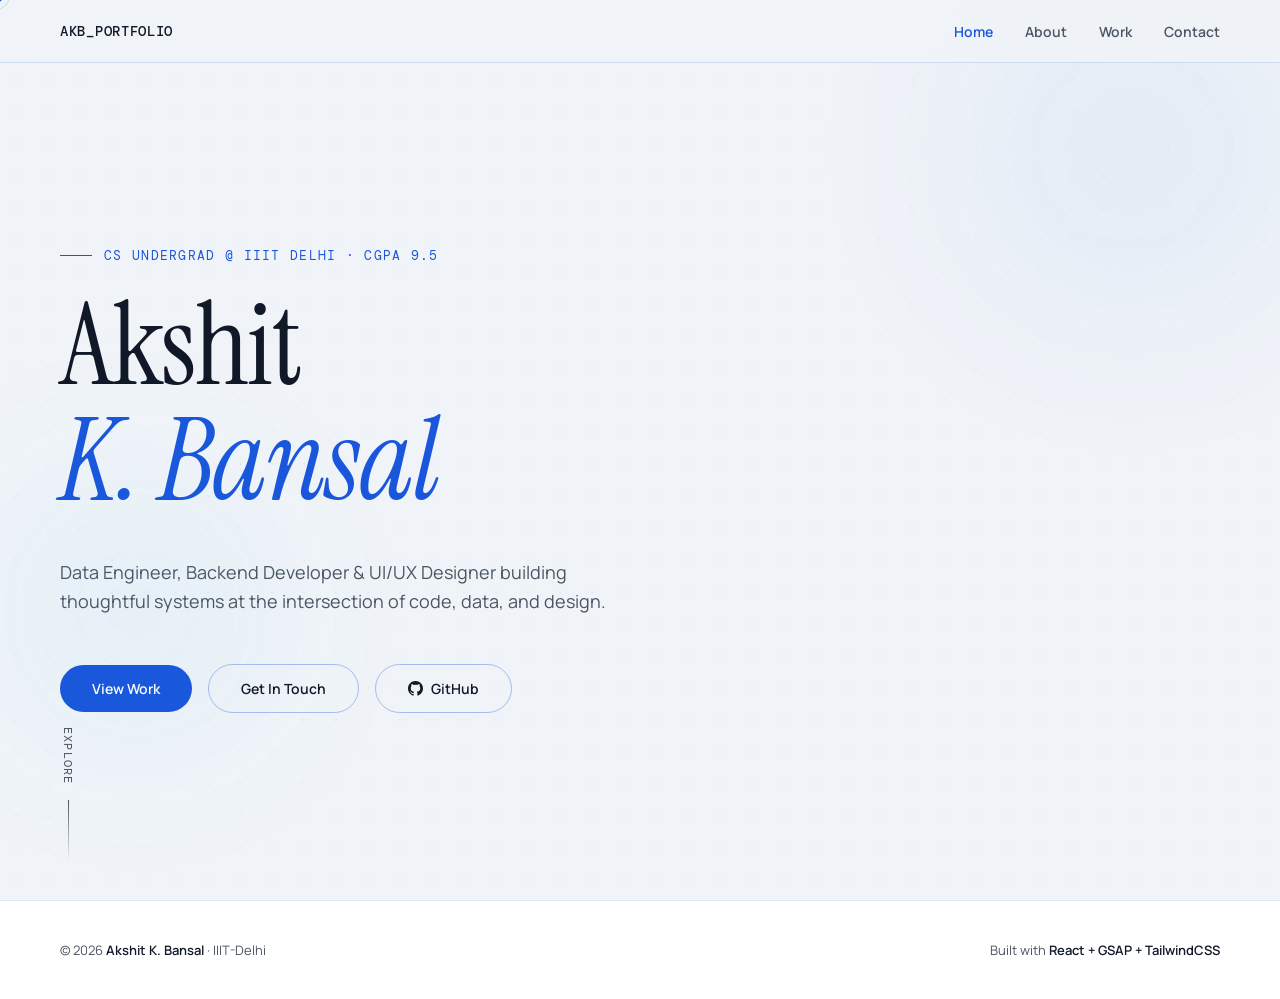
==== index.html @ 9efa9596 "Add files via upload" ====
<!DOCTYPE html>
<html lang="en">
<head>
<meta charset="UTF-8">
<meta name="viewport" content="width=device-width, initial-scale=1.0">
<title>Akshit K Bansal — Portfolio</title>
<link rel="preconnect" href="https://fonts.googleapis.com">
<link href="https://fonts.googleapis.com/css2?family=Instrument+Serif:ital@0;1&family=DM+Mono:wght@300;400;500&family=Manrope:wght@300;400;500;600;700;800&display=swap" rel="stylesheet">
<link rel="stylesheet" href="style.css">
</head>
<body>

<div class="cursor" id="cursor"></div>
<div class="cursor-follower" id="follower"></div>

<nav>
  <div class="nav-logo">AKB_PORTFOLIO</div>
  <ul class="nav-links">
    <li><a href="index.html" class="active">Home</a></li>
    <li><a href="about.html">About</a></li>
    <li><a href="work.html">Work</a></li>
    <li><a href="contact.html">Contact</a></li>
  </ul>
</nav>

<section class="hero" id="home">
  <div class="orb orb-1"></div>
  <div class="orb orb-2"></div>
  <div class="hero-eyebrow">CS Undergrad @ IIIT Delhi · CGPA 9.5</div>
  <h1 class="hero-name">
    Akshit<br><em>K. Bansal</em>
  </h1>
  <p class="hero-tagline">
    Data Engineer, Backend Developer & UI/UX Designer building thoughtful systems at the intersection of code, data, and design.
  </p>
  <div class="hero-cta">
    <a href="work.html" class="btn-primary">View Work</a>
    <a href="contact.html" class="btn-outline">Get In Touch</a>
    <a href="https://github.com/AkshitKBansal" target="_blank" class="btn-outline" style="display:flex;align-items:center;gap:8px;">
      <svg width="15" height="15" viewBox="0 0 24 24" fill="currentColor" xmlns="http://www.w3.org/2000/svg"><path d="M12 0C5.374 0 0 5.373 0 12c0 5.302 3.438 9.8 8.207 11.387.599.111.793-.261.793-.577v-2.234c-3.338.726-4.033-1.416-4.033-1.416-.546-1.387-1.333-1.756-1.333-1.756-1.089-.745.083-.729.083-.729 1.205.084 1.839 1.237 1.839 1.237 1.07 1.834 2.807 1.304 3.492.997.107-.775.418-1.305.762-1.604-2.665-.305-5.467-1.334-5.467-5.931 0-1.311.469-2.381 1.236-3.221-.124-.303-.535-1.524.117-3.176 0 0 1.008-.322 3.301 1.23A11.509 11.509 0 0 1 12 5.803c1.02.005 2.047.138 3.006.404 2.291-1.552 3.297-1.23 3.297-1.23.653 1.653.242 2.874.118 3.176.77.84 1.235 1.911 1.235 3.221 0 4.609-2.807 5.624-5.479 5.921.43.372.823 1.102.823 2.222v3.293c0 .319.192.694.801.576C20.566 21.797 24 17.3 24 12c0-6.627-5.373-12-12-12z"/></svg>
      GitHub
    </a>
  </div>
  <div class="hero-scroll">Explore</div>
</section>

<footer>
  <p>© 2026 <span>Akshit K. Bansal</span> · IIIT-Delhi</p>
  <p>Built with <span>React + GSAP + TailwindCSS</span></p>
</footer>

<script src="script.js"></script>
</body>
</html>
---- style.css ----
:root {
  /* Professional Blue Theme */
  --bg: #f0f4f8;           /* Cool, soft blue-gray background */
  --bg2: #ffffff;          /* Pure white for crisp, high-contrast cards */
  --bg3: #e1effe;          /* Soft blue for tags and highlights */
  --accent: #1a56db;       /* Professional primary blue */
  --accent2: #1e429f;      /* Deep navy for hovers and depth */
  --accent3: #dbeafe;      /* Pale blue for icon backgrounds */
  --text: #111827;         /* Very dark cool gray for high legibility */
  --muted: #4b5563;        /* Slate gray for secondary text */
  --border: rgba(26, 86, 219, 0.15);       /* Subtle blue-tinted border */
  --border-hover: rgba(26, 86, 219, 0.35); /* Stronger blue border on hover */
  --head-font: 'Instrument Serif', serif;
  --body-font: 'Manrope', sans-serif;
  --mono: 'DM Mono', monospace;
}

*, *::before, *::after { box-sizing: border-box; margin: 0; padding: 0; }
html { scroll-behavior: smooth; }
body {
  font-family: var(--body-font);
  background: var(--bg);
  color: var(--text);
  overflow-x: hidden;
  cursor: auto; 
}

/* SUBTLE DOT MATRIX OVERLAY - Blue Tinted */
body::after {
  content: '';
  position: fixed; inset: 0;
  background-image: radial-gradient(rgba(26, 86, 219, 0.08) 1px, transparent 1px);
  background-size: 32px 32px;
  pointer-events: none; z-index: 0;
}

/* CUSTOM CURSOR */
.cursor {
  position: fixed; top: 0; left: 0;
  width: 8px; height: 8px;
  background: var(--accent);
  border-radius: 50%;
  pointer-events: none; z-index: 9999;
  transition: transform 0.1s ease;
}
.cursor-follower {
  position: fixed; top: 0; left: 0;
  width: 28px; height: 28px;
  border: 1px solid rgba(26, 86, 219, 0.4);
  border-radius: 50%;
  pointer-events: none; z-index: 9998;
  transition: transform 0.15s ease, opacity 0.2s;
  opacity: 0.4;
}
a:hover ~ .cursor, button:hover ~ .cursor { transform: scale(1.5); }

/* NAV */
nav {
  position: fixed; top: 0; left: 0; right: 0; z-index: 100;
  padding: 20px 60px;
  display: flex; justify-content: space-between; align-items: center;
  background: rgba(240, 244, 248, 0.85); 
  backdrop-filter: blur(12px);
  border-bottom: 1px solid var(--border);
}
.nav-logo {
  font-family: var(--mono);
  font-weight: 500;
  font-size: 14px; color: var(--text); letter-spacing: 0.05em;
}
.nav-logo span { color: var(--accent); }
.nav-links { display: flex; gap: 32px; list-style: none; }
.nav-links a {
  font-size: 14px; font-weight: 600; color: var(--muted);
  text-decoration: none; transition: color 0.2s;
}
.nav-links a:hover, .nav-links a.active { color: var(--accent); }

/* HERO */
.hero {
  min-height: 100vh;
  display: flex; flex-direction: column; justify-content: center;
  padding: 140px 60px 80px;
  position: relative; z-index: 1;
}
.hero-eyebrow {
  font-family: var(--mono);
  font-size: 13px; color: var(--accent); letter-spacing: 0.1em;
  text-transform: uppercase; margin-bottom: 24px;
  display: flex; align-items: center; gap: 12px;
}
.hero-eyebrow::before {
  content: ''; display: block;
  width: 32px; height: 1px; background: var(--accent);
}
.hero-name {
  font-family: var(--head-font);
  font-size: clamp(56px, 9vw, 120px);
  font-weight: normal;
  line-height: 1;
  letter-spacing: -0.01em;
  color: var(--text);
  margin-bottom: 16px;
}
.hero-name em { font-style: italic; color: var(--accent); }
.hero-tagline {
  font-size: 18px; font-weight: 400; color: var(--muted);
  max-width: 600px; line-height: 1.6; margin: 24px 0 48px;
}
.hero-cta { display: flex; gap: 16px; align-items: center; flex-wrap: wrap; }
.btn-primary {
  padding: 14px 32px;
  background: var(--accent);
  color: #ffffff; text-decoration: none;
  font-size: 14px; font-weight: 600; 
  border-radius: 99px; 
  transition: all 0.3s cubic-bezier(0.16, 1, 0.3, 1);
}
.btn-primary:hover { background: var(--accent2); transform: translateY(-2px); box-shadow: 0 8px 24px rgba(26, 86, 219, 0.3); }
.btn-outline {
  padding: 14px 32px;
  border: 1px solid var(--border-hover);
  color: var(--text); text-decoration: none;
  font-size: 14px; font-weight: 600;
  border-radius: 99px;
  background: transparent;
  transition: all 0.3s cubic-bezier(0.16, 1, 0.3, 1);
}
.btn-outline:hover { border-color: var(--accent); color: var(--accent); background: var(--bg2); transform: translateY(-2px); box-shadow: 0 8px 24px rgba(26, 86, 219, 0.1); }
.hero-scroll {
  position: absolute; bottom: 40px; left: 60px;
  font-family: var(--mono); font-size: 12px; color: var(--muted);
  letter-spacing: 0.1em; text-transform: uppercase;
  writing-mode: vertical-rl;
  display: flex; align-items: center; gap: 16px;
}
.hero-scroll::after {
  content: ''; width: 1px; height: 60px;
  background: linear-gradient(var(--muted), transparent);
}

/* FLOATING ORBS - Blue Gradient Mix */
.orb { position: absolute; border-radius: 50%; filter: blur(100px); pointer-events: none; opacity: 0.7; }
.orb-1 {
  width: 500px; height: 500px;
  background: radial-gradient(circle, rgba(26, 86, 219, 0.12), transparent 70%);
  top: -100px; right: -100px;
  animation: float1 15s ease-in-out infinite;
}
.orb-2 {
  width: 400px; height: 400px;
  background: radial-gradient(circle, rgba(14, 165, 233, 0.12), transparent 70%);
  bottom: 10%; left: -5%;
  animation: float2 18s ease-in-out infinite;
}
@keyframes float1 { 0%, 100% { transform: translate(0, 0); } 50% { transform: translate(-30px, 20px); } }
@keyframes float2 { 0%, 100% { transform: translate(0, 0); } 50% { transform: translate(20px, -30px); } }

/* SECTIONS COMMON */
section { padding: 100px 60px; position: relative; z-index: 1; }
.section-label {
  font-family: var(--mono); font-size: 12px; color: var(--accent); letter-spacing: 0.15em;
  text-transform: uppercase; margin-bottom: 20px; display: flex; align-items: center; gap: 12px;
}
.section-label::before { content: ''; width: 24px; height: 1px; background: var(--accent); }
.section-title { font-family: var(--head-font); font-size: clamp(36px, 4vw, 52px); font-weight: normal; line-height: 1.1; margin-bottom: 60px; }

/* ABOUT */
.about-grid { display: grid; grid-template-columns: 1fr 1fr; gap: 80px; align-items: center; }
.about-text p { font-size: 16px; font-weight: 400; color: var(--muted); line-height: 1.8; margin-bottom: 20px; }
.about-text p strong { color: var(--text); font-weight: 700; }
.stats-grid { display: grid; grid-template-columns: 1fr 1fr; gap: 20px; }
.stat-card {
  background: var(--bg2); border: 1px solid var(--border);
  border-radius: 16px; padding: 32px 24px; position: relative; overflow: hidden;
  transition: all 0.3s ease;
}
.stat-card:hover { border-color: var(--border-hover); box-shadow: 0 12px 40px rgba(26, 86, 219, 0.08); transform: translateY(-2px); }
.stat-card::before {
  content: ''; position: absolute; top: 0; left: 0; right: 0; height: 3px;
  background: var(--accent); opacity: 0; transition: opacity 0.3s;
}
.stat-card:hover::before { opacity: 1; }
.stat-num { font-family: var(--head-font); font-size: 40px; font-weight: normal; color: var(--text); line-height: 1; margin-bottom: 8px; }
.stat-label { font-size: 13px; font-weight: 600; color: var(--muted); text-transform: uppercase; letter-spacing: 0.05em; }

/* SKILLS */
.skills-inner { display: grid; grid-template-columns: repeat(3, 1fr); gap: 24px; }
.skill-group {
  padding: 40px 32px; background: var(--bg2);
  border: 1px solid var(--border); border-radius: 20px; 
  transition: all 0.4s cubic-bezier(0.16, 1, 0.3, 1);
}
.skill-group:hover { 
  border-color: var(--border-hover); 
  transform: translateY(-4px); box-shadow: 0 16px 40px rgba(26, 86, 219, 0.08); 
}
.skill-group-label {
  font-family: var(--head-font); font-size: 24px; font-weight: normal;
  color: var(--text); margin-bottom: 20px;
}
.skill-tags { display: flex; flex-wrap: wrap; gap: 8px; }
.skill-tag {
  font-size: 13px; font-weight: 600; padding: 6px 14px;
  background: transparent; color: var(--accent); border: 1px solid var(--border-hover);
  border-radius: 99px; transition: all 0.2s;
}
.skill-group:hover .skill-tag { background: var(--bg3); border-color: transparent; color: var(--accent2); }
.skill-tag:hover { background: var(--accent) !important; color: #fff !important; }

/* EXPERIENCE */
.exp-timeline { position: relative; margin-left: 10px; }
.exp-timeline::before { content: ''; position: absolute; left: 0; top: 0; bottom: 0; width: 2px; background: var(--border); }
.exp-item { padding-left: 48px; padding-bottom: 56px; position: relative; }
.exp-item::before {
  content: ''; position: absolute; left: -6px; top: 8px; width: 14px; height: 14px;
  border-radius: 50%; background: var(--bg); border: 3px solid var(--accent);
  transition: background 0.3s;
}
.exp-item:hover::before { background: var(--accent); }
.exp-date { font-family: var(--mono); font-size: 13px; color: var(--accent); margin-bottom: 8px; }
.exp-role { font-family: var(--head-font); font-size: 28px; font-weight: normal; margin-bottom: 6px; }
.exp-role em { font-style: italic; color: var(--muted); }
.exp-org { font-size: 15px; font-weight: 600; color: var(--text); margin-bottom: 20px; }
.exp-bullets { list-style: none; }
.exp-bullets li {
  font-size: 15px; font-weight: 400; color: var(--muted);
  line-height: 1.7; margin-bottom: 12px; padding-left: 20px; position: relative;
}
.exp-bullets li::before { content: '—'; position: absolute; left: 0; color: var(--accent); font-weight: bold; }

/* PROJECTS */
.projects-grid { display: grid; grid-template-columns: repeat(2, 1fr); gap: 24px; }
.project-card {
  background: var(--bg2); border: 1px solid var(--border);
  padding: 48px 40px; border-radius: 20px; 
  transition: all 0.4s cubic-bezier(0.16, 1, 0.3, 1);
}
.project-card:hover { 
  border-color: var(--border-hover); 
  box-shadow: 0 16px 40px rgba(26, 86, 219, 0.08); transform: translateY(-4px); 
}
.project-num { font-family: var(--mono); font-size: 12px; color: var(--muted); margin-bottom: 24px; font-weight: 500; }
.project-title { font-family: var(--head-font); font-size: 28px; font-weight: normal; margin-bottom: 16px; display: flex; justify-content: space-between; align-items: center; }
.project-arrow { color: var(--accent); transition: all 0.3s; font-size: 20px; opacity: 0.5; }
.project-card:hover .project-arrow { opacity: 1; transform: translate(4px,-4px); }
.project-desc { font-size: 15px; font-weight: 400; color: var(--muted); line-height: 1.7; margin-bottom: 32px; }
.project-tags { display: flex; flex-wrap: wrap; gap: 8px; }
.project-tag { 
  font-family: var(--mono); font-size: 12px; font-weight: 600; color: var(--accent); 
  padding: 4px 12px; border: 1px solid var(--border-hover); border-radius: 99px; transition: all 0.2s;
}
.project-card:hover .project-tag { background: var(--bg3); border-color: transparent; color: var(--accent2); }

/* POSITIONS & ACHIEVEMENTS */
.positions-grid { display: grid; grid-template-columns: repeat(3, 1fr); gap: 24px; }
.pos-card { background: var(--bg2); border: 1px solid var(--border); padding: 40px 32px; border-radius: 20px; transition: all 0.3s; }
.pos-card:hover { border-color: var(--border-hover); box-shadow: 0 12px 40px rgba(26, 86, 219, 0.08); transform: translateY(-2px); }
.pos-card-role { font-family: var(--head-font); font-size: 24px; font-weight: normal; margin-bottom: 8px; }
.pos-card-org { font-size: 13px; font-weight: 600; color: var(--accent); margin-bottom: 20px; }
.pos-card-desc { font-size: 14px; color: var(--muted); line-height: 1.7; }

.achievements-list { list-style: none; }
.ach-item { display: flex; align-items: flex-start; gap: 24px; padding: 32px 0; border-bottom: 1px solid var(--border); transition: all 0.3s; }
.ach-item:hover { padding-left: 12px; border-bottom-color: var(--border-hover); background: var(--bg2); border-radius: 8px; padding: 32px 20px; box-shadow: 0 8px 24px rgba(26, 86, 219, 0.04); }
.ach-icon { width: 48px; height: 48px; flex-shrink: 0; border-radius: 12px; background: var(--bg3); color: var(--accent); display: flex; align-items: center; justify-content: center; font-size: 18px; border: 1px solid var(--border); }
.ach-text { font-size: 16px; font-weight: 400; color: var(--muted); line-height: 1.7; align-self: center; }
.ach-text strong { color: var(--text); font-weight: 700; }

/* CONTACT */
.contact-section { min-height: 70vh; display: flex; align-items: center; }
.contact-intro { font-family: var(--head-font); font-size: clamp(36px, 4vw, 56px); font-weight: normal; line-height: 1.2; margin-bottom: 20px; }
.contact-sub { font-size: 18px; font-weight: 400; color: var(--muted); line-height: 1.6; margin-bottom: 48px; max-width: 500px; }
.contact-links { display: flex; gap: 16px; flex-wrap: wrap; margin-bottom: 56px; }
.contact-link {
  display: flex; align-items: center; gap: 10px; padding: 14px 28px;
  background: var(--bg2); border: 1px solid var(--border-hover);
  border-radius: 99px; color: var(--text); text-decoration: none; font-size: 14px; font-weight: 600;
  transition: all 0.3s cubic-bezier(0.16, 1, 0.3, 1);
}
.contact-link:hover { background: var(--accent); border-color: var(--accent); color: #ffffff; transform: translateY(-2px); box-shadow: 0 8px 24px rgba(26, 86, 219, 0.25); }
.contact-link svg { width: 18px; height: 18px; fill: currentColor; }

.cv-card {
  background: var(--bg2); border: 1px solid var(--border); border-radius: 20px; padding: 40px;
  display: flex; align-items: center; justify-content: space-between; max-width: 640px; margin-top: 40px;
  transition: all 0.3s;
}
.cv-card:hover { border-color: var(--border-hover); box-shadow: 0 12px 40px rgba(26, 86, 219, 0.08); }
.cv-card-text { font-size: 15px; color: var(--muted); }
.cv-card-text strong { display: block; font-family: var(--head-font); font-size: 24px; font-weight: normal; color: var(--text); margin-bottom: 8px; }
.cv-btn {
  display: flex; align-items: center; gap: 8px; padding: 12px 24px;
  background: var(--text); color: #ffffff; text-decoration: none; font-size: 14px; font-weight: 600;
  border-radius: 99px; transition: all 0.3s; white-space: nowrap;
}
.cv-btn:hover { background: var(--accent); box-shadow: 0 8px 24px rgba(26, 86, 219, 0.3); }

/* FOOTER */
footer { padding: 40px 60px; border-top: 1px solid var(--border); display: flex; justify-content: space-between; align-items: center; position: relative; z-index: 1; background: var(--bg2); }
footer p { font-size: 13px; color: var(--muted); }
footer p span { color: var(--text); font-weight: 600; }

/* ANIMATIONS */
.fade-in { opacity: 0; transform: translateY(20px); transition: opacity 0.6s cubic-bezier(0.16, 1, 0.3, 1), transform 0.6s cubic-bezier(0.16, 1, 0.3, 1); }
.fade-in.visible { opacity: 1; transform: none; }
.page-pad { padding-top: 100px; }

/* RESPONSIVE */
@media (max-width: 900px) {
  nav { padding: 16px 24px; }
  .nav-links { display: none; }
  section { padding: 80px 24px; }
  .hero { padding: 120px 24px 80px; }
  .hero-scroll { display: none; }
  .about-grid { grid-template-columns: 1fr; gap: 40px; }
  .skills-inner { grid-template-columns: 1fr; }
  .projects-grid { grid-template-columns: 1fr; }
  .positions-grid { grid-template-columns: 1fr; }
  .cv-card { flex-direction: column; align-items: flex-start; gap: 24px; }
  footer { flex-direction: column; gap: 12px; text-align: center; }
}
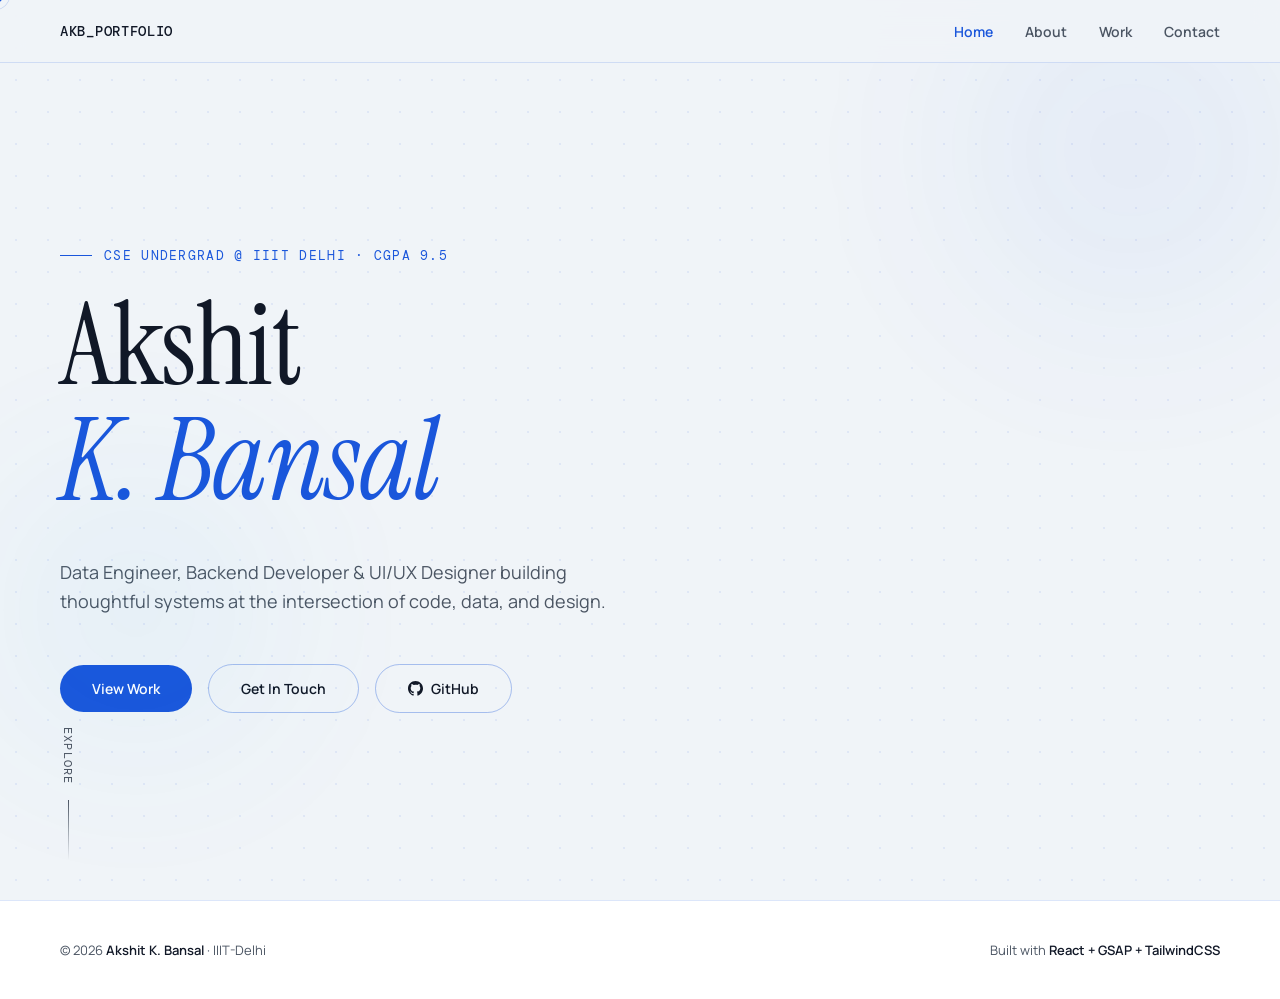
==== commit 1eedec0f: "Update index.html" ====
--- a/index.html
+++ b/index.html
@@ -26,7 +26,7 @@
 <section class="hero" id="home">
   <div class="orb orb-1"></div>
   <div class="orb orb-2"></div>
-  <div class="hero-eyebrow">CS Undergrad @ IIIT Delhi · CGPA 9.5</div>
+  <div class="hero-eyebrow">CSE Undergrad @ IIIT Delhi · CGPA 9.5</div>
   <h1 class="hero-name">
     Akshit<br><em>K. Bansal</em>
   </h1>
@@ -51,4 +51,4 @@
 
 <script src="script.js"></script>
 </body>
-</html>+</html>
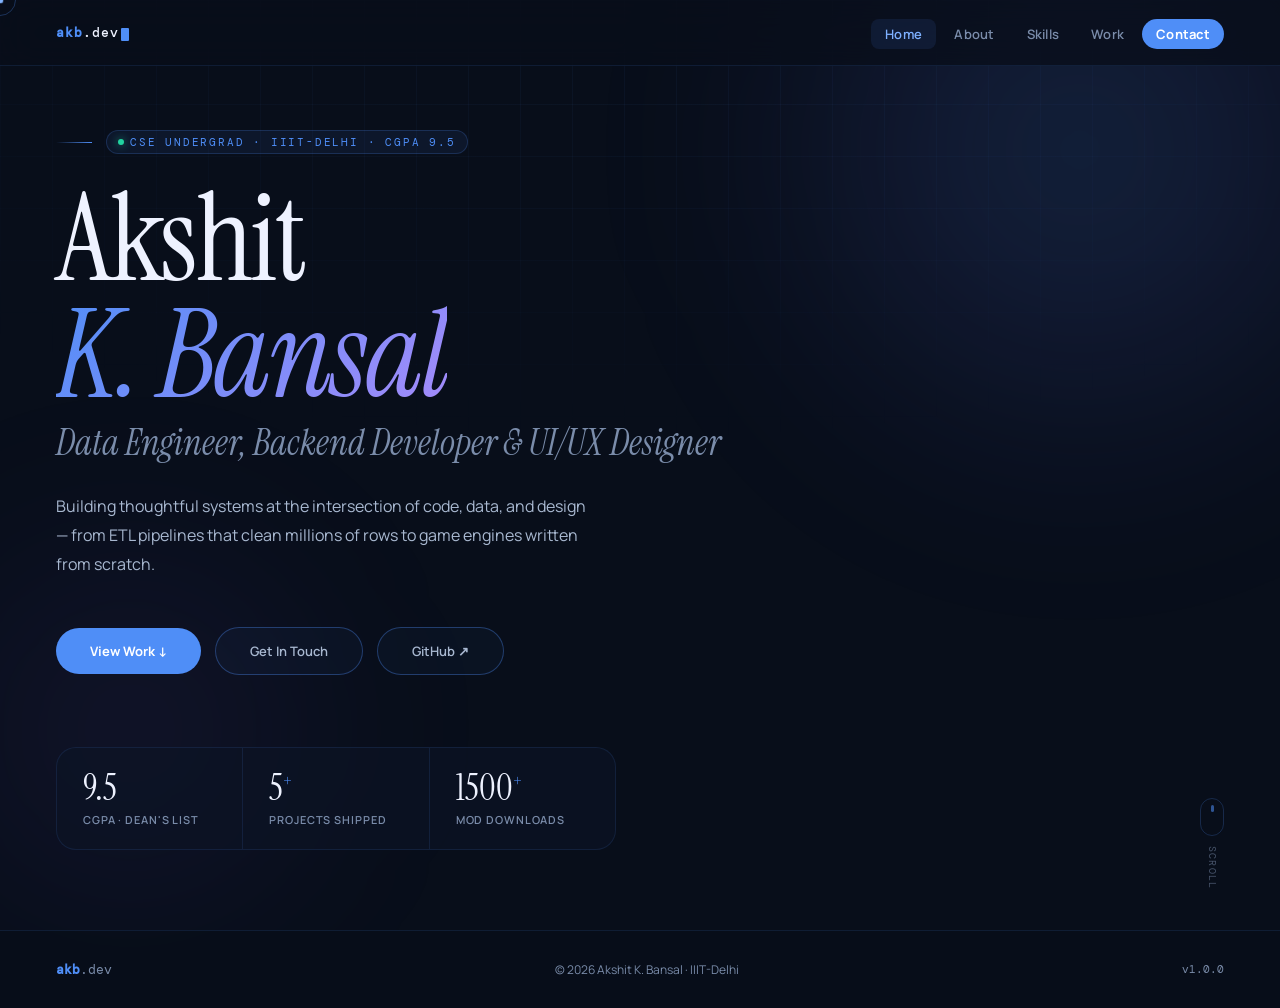
==== commit 54a7b169: "Create index.html" ====
--- a/index.html
+++ b/index.html
@@ -3,52 +3,643 @@
 <head>
 <meta charset="UTF-8">
 <meta name="viewport" content="width=device-width, initial-scale=1.0">
-<title>Akshit K Bansal — Portfolio</title>
-<link rel="preconnect" href="https://fonts.googleapis.com">
-<link href="https://fonts.googleapis.com/css2?family=Instrument+Serif:ital@0;1&family=DM+Mono:wght@300;400;500&family=Manrope:wght@300;400;500;600;700;800&display=swap" rel="stylesheet">
-<link rel="stylesheet" href="style.css">
+<title>Akshit K. Bansal — Portfolio</title>
+<link href="https://fonts.googleapis.com/css2?family=Instrument+Serif:ital@0;1&family=Manrope:wght@400;500;600;700&family=DM+Mono:wght@400;500&display=swap" rel="stylesheet">
+<style>
+:root{
+  --bg:#080e1a;--bg2:#0d1526;--bg3:#111e3a;--bg4:#162040;
+  --accent:#4f8ef7;--accent2:#7eb0ff;
+  --text:#eef2ff;--muted:#7a8caa;--muted2:#a8b8d0;
+  --border:rgba(79,142,247,0.12);--border-hover:rgba(79,142,247,0.35);
+  --head:'Instrument Serif',serif;--body:'Manrope',sans-serif;--mono:'DM Mono',monospace;
+  --ease:cubic-bezier(0.16,1,0.3,1);
+}
+*,*::before,*::after{box-sizing:border-box;margin:0;padding:0}
+html{scroll-behavior:smooth}
+body{font-family:var(--body);background:var(--bg);color:var(--text);overflow-x:hidden;min-height:100vh}
+
+/* ── BG ── */
+.bg-grid{position:fixed;inset:0;z-index:0;pointer-events:none;
+  background-image:linear-gradient(rgba(79,142,247,.05) 1px,transparent 1px),
+  linear-gradient(90deg,rgba(79,142,247,.05) 1px,transparent 1px);
+  background-size:52px 52px;
+  mask-image:radial-gradient(ellipse 80% 50% at 50% 0%,black 20%,transparent 100%)}
+.orb{position:fixed;border-radius:50%;filter:blur(90px);pointer-events:none;z-index:0}
+.orb1{width:700px;height:700px;background:radial-gradient(circle,rgba(79,142,247,.18) 0%,rgba(99,102,241,.07) 50%,transparent 75%);top:-200px;right:-150px;animation:od1 22s ease-in-out infinite}
+.orb2{width:500px;height:500px;background:radial-gradient(circle,rgba(139,92,246,.1) 0%,transparent 70%);bottom:-80px;left:-120px;animation:od2 26s ease-in-out infinite}
+@keyframes od1{0%,100%{transform:translate(0,0)}40%{transform:translate(-50px,35px)}70%{transform:translate(25px,-40px)}}
+@keyframes od2{0%,100%{transform:translate(0,0)}50%{transform:translate(40px,-50px)}}
+
+/* ── CURSOR ── */
+.cur{position:fixed;top:0;left:0;width:7px;height:7px;background:var(--accent2);border-radius:50%;pointer-events:none;z-index:9999;transform:translate(-50%,-50%);mix-blend-mode:screen}
+.cur-ring{position:fixed;top:0;left:0;width:32px;height:32px;border:1px solid rgba(79,142,247,.45);border-radius:50%;pointer-events:none;z-index:9998;transform:translate(-50%,-50%);transition:width .3s var(--ease),height .3s var(--ease);opacity:.65}
+.cur-ring.h{width:48px;height:48px;border-color:rgba(79,142,247,.7);opacity:1}
+
+/* ── NAV ── */
+nav{position:fixed;top:0;left:0;right:0;z-index:100;height:66px;padding:0 56px;display:flex;justify-content:space-between;align-items:center;background:rgba(8,14,26,.75);backdrop-filter:blur(20px);border-bottom:1px solid var(--border);transition:transform .4s var(--ease),background .4s}
+nav.up{transform:translateY(-100%)}
+nav.scrolled{background:rgba(8,14,26,.94)}
+.nav-logo{font-family:var(--mono);font-size:13px;font-weight:500;color:var(--text);letter-spacing:.08em;cursor:pointer;user-select:none}
+.nav-logo b{color:var(--accent)}
+.blink{display:inline-block;width:8px;height:13px;background:var(--accent);margin-left:2px;vertical-align:text-bottom;border-radius:1px;animation:bl 1.1s step-end infinite}
+@keyframes bl{0%,100%{opacity:1}50%{opacity:0}}
+.nav-links{display:flex;gap:4px;list-style:none}
+.nav-links li a{font-size:13px;font-weight:600;color:var(--muted);text-decoration:none;padding:6px 14px;border-radius:8px;transition:all .2s;letter-spacing:.02em;cursor:pointer}
+.nav-links li a:hover,.nav-links li a.active{color:var(--text);background:rgba(79,142,247,.1)}
+.nav-links li a.active{color:var(--accent2)}
+.nav-cta{background:var(--accent)!important;color:#fff!important;border-radius:99px!important;font-weight:700!important}
+.nav-cta:hover{background:var(--accent2)!important;transform:translateY(-1px);box-shadow:0 4px 16px rgba(79,142,247,.35)!important}
+
+/* ── PAGE SYSTEM ── */
+.page{display:none;min-height:100vh;position:relative;z-index:1;animation:pageIn .5s var(--ease) forwards}
+.page.active{display:block}
+@keyframes pageIn{from{opacity:0;transform:translateY(18px)}to{opacity:1;transform:none}}
+
+/* ── SECTION CONTAINERS ── */
+.wrap{padding:110px 56px 80px;max-width:1160px;margin:0 auto}
+.wrap-center{padding:110px 56px 80px;max-width:1160px;margin:0 auto;display:flex;flex-direction:column;justify-content:center}
+
+/* ── LABELS & TITLES ── */
+.sec-lbl{font-family:var(--mono);font-size:11px;color:var(--accent);letter-spacing:.18em;text-transform:uppercase;margin-bottom:14px;display:flex;align-items:center;gap:14px}
+.sec-lbl::before{content:'';width:28px;height:1px;background:linear-gradient(90deg,transparent,var(--accent))}
+.sec-title{font-family:var(--head);font-size:clamp(38px,4.5vw,58px);font-weight:normal;line-height:1.05;margin-bottom:64px;letter-spacing:-.01em}
+.sec-title em{font-style:italic;color:var(--muted)}
+
+/* ── BUTTONS ── */
+.btn-p{display:inline-block;padding:14px 34px;background:var(--accent);color:#fff;text-decoration:none;font-size:13px;font-weight:700;border-radius:99px;transition:all .3s var(--ease);cursor:pointer;border:none;font-family:var(--body)}
+.btn-p:hover{background:var(--accent2);transform:translateY(-2px);box-shadow:0 8px 28px rgba(79,142,247,.35)}
+.btn-o{display:inline-block;padding:14px 34px;border:1px solid var(--border-hover);color:var(--muted2);text-decoration:none;font-size:13px;font-weight:600;border-radius:99px;background:rgba(79,142,247,.04);transition:all .3s var(--ease);cursor:pointer}
+.btn-o:hover{border-color:var(--accent);color:var(--accent2);background:rgba(79,142,247,.1);transform:translateY(-2px)}
+
+/* divider */
+.div{width:100%;height:1px;background:linear-gradient(90deg,transparent 0%,rgba(79,142,247,.25) 20%,rgba(79,142,247,.25) 80%,transparent 100%);margin:0}
+
+/* ════════════════════════════
+   HOME PAGE
+════════════════════════════ */
+.hero{min-height:100vh;display:flex;flex-direction:column;justify-content:center;padding:130px 56px 80px;position:relative;z-index:1}
+.eyebrow{font-family:var(--mono);font-size:12px;color:var(--accent);letter-spacing:.15em;text-transform:uppercase;margin-bottom:28px;display:flex;align-items:center;gap:14px}
+.eyebrow::before{content:'';width:36px;height:1px;background:linear-gradient(90deg,transparent,var(--accent))}
+.sdot{display:inline-flex;align-items:center;gap:6px;padding:4px 11px;background:rgba(79,142,247,.08);border:1px solid rgba(79,142,247,.2);border-radius:99px;font-size:11px}
+.sdot::before{content:'';width:6px;height:6px;border-radius:50%;background:#22d3a0;box-shadow:0 0 8px rgba(34,211,160,.7);animation:pg 2s ease-in-out infinite}
+@keyframes pg{0%,100%{opacity:1;transform:scale(1)}50%{opacity:.6;transform:scale(.85)}}
+.hero-name{font-family:var(--head);font-size:clamp(60px,9.5vw,122px);font-weight:normal;line-height:.95;letter-spacing:-.02em;color:var(--text);margin-bottom:10px}
+.hero-name em{font-style:italic;background:linear-gradient(135deg,var(--accent) 0%,#a78bfa 50%,var(--accent2) 100%);background-size:200% 200%;-webkit-background-clip:text;-webkit-text-fill-color:transparent;background-clip:text;animation:gs 6s ease-in-out infinite}
+@keyframes gs{0%,100%{background-position:0% 50%}50%{background-position:100% 50%}}
+.hero-role{font-family:var(--head);font-size:clamp(22px,2.8vw,40px);font-weight:normal;font-style:italic;color:var(--muted);line-height:1.15;margin-bottom:28px}
+.hero-tag{font-size:16px;font-weight:400;color:var(--muted2);max-width:540px;line-height:1.8;margin-bottom:48px}
+.hero-cta{display:flex;gap:14px;align-items:center;flex-wrap:wrap}
+.metrics{display:flex;margin-top:72px;border:1px solid var(--border);border-radius:20px;background:rgba(13,21,38,.65);backdrop-filter:blur(12px);overflow:hidden;max-width:560px}
+.metric{flex:1;padding:22px 26px;border-right:1px solid var(--border);transition:background .3s}
+.metric:last-child{border-right:none}
+.metric:hover{background:rgba(79,142,247,.05)}
+.m-num{font-family:var(--head);font-size:36px;font-weight:normal;color:var(--text);line-height:1;margin-bottom:6px}
+.m-num sup{font-size:17px;color:var(--accent)}
+.m-lbl{font-size:11px;font-weight:600;color:var(--muted);text-transform:uppercase;letter-spacing:.08em}
+.scroll-ind{position:absolute;bottom:40px;right:56px;display:flex;flex-direction:column;align-items:center;gap:10px;opacity:.55}
+.sw{width:24px;height:38px;border:1.5px solid rgba(79,142,247,.4);border-radius:99px;display:flex;justify-content:center;padding-top:6px}
+.sw::after{content:'';width:3px;height:7px;background:var(--accent);border-radius:99px;animation:sb 1.8s ease-in-out infinite}
+@keyframes sb{0%,100%{transform:translateY(0);opacity:1}50%{transform:translateY(8px);opacity:.4}}
+.sw-lbl{font-family:var(--mono);font-size:10px;color:var(--muted);letter-spacing:.12em;text-transform:uppercase;writing-mode:vertical-rl}
+
+/* ════════════════════════════
+   ABOUT PAGE
+════════════════════════════ */
+.about-grid{display:grid;grid-template-columns:1.1fr .9fr;gap:90px;align-items:start}
+.about-text p{font-size:15px;color:var(--muted2);line-height:1.85;margin-bottom:20px}
+.about-text p strong{color:var(--text);font-weight:700}
+.pill{display:inline-flex;align-items:center;gap:5px;padding:2px 11px 2px 8px;background:rgba(79,142,247,.1);border:1px solid rgba(79,142,247,.25);border-radius:99px;color:var(--accent2);font-size:12px;font-weight:600}
+.stats-grid{display:grid;grid-template-columns:1fr 1fr;gap:14px}
+.sc{background:var(--bg2);border:1px solid var(--border);border-radius:16px;padding:28px 22px;position:relative;overflow:hidden;transition:all .4s var(--ease);cursor:default}
+.sc::before{content:'';position:absolute;top:0;left:0;right:0;height:2px;background:linear-gradient(90deg,transparent,var(--accent),transparent);transform:translateX(-100%);transition:transform .5s var(--ease)}
+.sc::after{content:'';position:absolute;inset:0;background:radial-gradient(circle at 50% 0%,rgba(79,142,247,.07),transparent 70%);opacity:0;transition:opacity .4s}
+.sc:hover{border-color:var(--border-hover);transform:translateY(-3px);box-shadow:0 16px 48px rgba(0,0,0,.4)}
+.sc:hover::before{transform:translateX(100%)}
+.sc:hover::after{opacity:1}
+.sn{font-family:var(--head);font-size:40px;font-weight:normal;color:var(--text);line-height:1;margin-bottom:8px;position:relative;z-index:1}
+.sn b{color:var(--accent);font-weight:normal}
+.sl{font-size:11px;font-weight:600;color:var(--muted);text-transform:uppercase;letter-spacing:.08em;position:relative;z-index:1}
+
+/* ── Achievements ── */
+.ach-list{display:flex;flex-direction:column}
+.ach-item{display:flex;align-items:flex-start;gap:20px;padding:24px 0;border-bottom:1px solid var(--border);transition:all .3s var(--ease)}
+.ach-item:hover{padding:24px 18px;border-bottom-color:var(--border-hover);background:rgba(79,142,247,.04);border-radius:12px;margin:0 -18px}
+.ach-icon{width:44px;height:44px;flex-shrink:0;border-radius:12px;background:var(--bg3);border:1px solid var(--border);display:flex;align-items:center;justify-content:center;font-size:19px;transition:all .3s}
+.ach-item:hover .ach-icon{background:rgba(79,142,247,.15);border-color:rgba(79,142,247,.3)}
+.ach-text{font-size:14px;color:var(--muted2);line-height:1.7;align-self:center}
+.ach-text strong{color:var(--text);font-weight:700}
+
+/* ════════════════════════════
+   SKILLS PAGE
+════════════════════════════ */
+.skills-grid{display:grid;grid-template-columns:repeat(3,1fr);gap:18px;margin-bottom:64px}
+.sg{padding:36px 28px;background:var(--bg2);border:1px solid var(--border);border-radius:22px;transition:all .4s var(--ease);position:relative;overflow:hidden}
+.sg::before{content:'';position:absolute;bottom:-60px;right:-60px;width:160px;height:160px;background:radial-gradient(circle,rgba(79,142,247,.12),transparent 70%);opacity:0;transition:opacity .4s,transform .4s;transform:scale(.8)}
+.sg:hover::before{opacity:1;transform:scale(1)}
+.sg:hover{border-color:var(--border-hover);transform:translateY(-5px);box-shadow:0 20px 60px rgba(0,0,0,.45)}
+.sg-icon{width:40px;height:40px;border-radius:10px;background:var(--bg3);border:1px solid var(--border);display:flex;align-items:center;justify-content:center;font-size:19px;margin-bottom:16px;transition:all .3s}
+.sg:hover .sg-icon{background:rgba(79,142,247,.15);border-color:rgba(79,142,247,.3)}
+.sg-lbl{font-family:var(--head);font-size:20px;font-weight:normal;color:var(--text);margin-bottom:14px}
+.tags{display:flex;flex-wrap:wrap;gap:7px}
+.tag{font-family:var(--mono);font-size:11.5px;font-weight:500;padding:5px 13px;color:var(--muted2);border:1px solid var(--border);border-radius:99px;transition:all .2s;background:transparent;cursor:pointer}
+.sg:hover .tag{color:var(--accent2);border-color:rgba(79,142,247,.25);background:rgba(79,142,247,.07)}
+.tag:hover{background:var(--accent)!important;color:#fff!important;border-color:transparent!important;transform:scale(1.05)}
+
+/* Positions grid */
+.pos-grid{display:grid;grid-template-columns:repeat(3,1fr);gap:18px}
+.posc{background:var(--bg2);border:1px solid var(--border);padding:32px 26px;border-radius:22px;transition:all .35s var(--ease);position:relative;overflow:hidden}
+.posc::after{content:'';position:absolute;bottom:0;left:0;right:0;height:3px;background:linear-gradient(90deg,var(--accent),#a78bfa);transform:scaleX(0);transform-origin:left;transition:transform .4s var(--ease)}
+.posc:hover{border-color:var(--border-hover);transform:translateY(-3px);box-shadow:0 16px 48px rgba(0,0,0,.4)}
+.posc:hover::after{transform:scaleX(1)}
+.p-icon{width:40px;height:40px;border-radius:10px;background:var(--bg3);border:1px solid var(--border);display:flex;align-items:center;justify-content:center;font-size:18px;margin-bottom:16px}
+.p-role{font-family:var(--head);font-size:20px;font-weight:normal;margin-bottom:5px;line-height:1.2}
+.p-org{font-size:11px;font-weight:700;color:var(--accent);margin-bottom:12px;letter-spacing:.06em;text-transform:uppercase}
+.p-desc{font-size:13px;color:var(--muted);line-height:1.75}
+
+/* ════════════════════════════
+   WORK PAGE
+════════════════════════════ */
+/* Experience timeline */
+.timeline{position:relative}
+.timeline::before{content:'';position:absolute;left:10px;top:24px;bottom:0;width:1px;background:linear-gradient(180deg,var(--accent) 0%,rgba(79,142,247,.1) 70%,transparent 100%)}
+.ei{padding-left:52px;padding-bottom:52px;position:relative}
+.ei::before{content:'';position:absolute;left:4px;top:10px;width:14px;height:14px;border-radius:50%;background:var(--bg);border:2px solid var(--accent);transition:all .3s;box-shadow:0 0 0 4px rgba(79,142,247,.1)}
+.ei:hover::before{background:var(--accent);box-shadow:0 0 0 6px rgba(79,142,247,.18),0 0 20px rgba(79,142,247,.4)}
+.ei-inner{background:var(--bg2);border:1px solid var(--border);border-radius:20px;padding:32px 36px;transition:all .4s var(--ease)}
+.ei:hover .ei-inner{border-color:var(--border-hover);box-shadow:0 12px 40px rgba(0,0,0,.35);transform:translateX(4px)}
+.date-badge{display:inline-flex;font-family:var(--mono);font-size:11px;color:var(--accent);background:rgba(79,142,247,.1);border:1px solid rgba(79,142,247,.2);padding:4px 12px;border-radius:99px;margin-bottom:14px;letter-spacing:.05em}
+.er{font-family:var(--head);font-size:26px;font-weight:normal;line-height:1.2;margin-bottom:4px}
+.er em{font-style:italic;color:var(--muted2)}
+.eo{font-size:13px;font-weight:700;color:var(--accent2);margin-bottom:20px;letter-spacing:.02em}
+.ebl{list-style:none}
+.ebl li{font-size:14px;color:var(--muted2);line-height:1.75;margin-bottom:9px;padding-left:20px;position:relative}
+.ebl li::before{content:'▸';position:absolute;left:0;color:var(--accent);font-size:11px;top:3px}
+.ebl li strong{color:var(--accent2);font-weight:700}
+
+/* Projects */
+.proj-grid{display:grid;grid-template-columns:repeat(2,1fr);gap:18px}
+.pc{background:var(--bg2);border:1px solid var(--border);padding:40px 36px;border-radius:22px;transition:all .4s var(--ease);cursor:pointer;position:relative;overflow:hidden;text-decoration:none;color:inherit;display:block}
+.pc:hover{border-color:var(--border-hover);box-shadow:0 20px 60px rgba(0,0,0,.45);transform:translateY(-5px)}
+.pnum{font-family:var(--mono);font-size:11px;color:var(--muted);margin-bottom:24px;display:flex;align-items:center;justify-content:space-between}
+.pmeta{font-family:var(--mono);font-size:11px;color:var(--muted);opacity:.7}
+.pnb{width:30px;height:30px;border-radius:8px;background:var(--bg3);border:1px solid var(--border);display:flex;align-items:center;justify-content:center;font-size:11px;font-weight:700;color:var(--accent);transition:all .3s}
+.pc:hover .pnb{background:var(--accent);color:#fff;border-color:var(--accent)}
+.pt{font-family:var(--head);font-size:24px;font-weight:normal;margin-bottom:12px;line-height:1.2;display:flex;justify-content:space-between;align-items:flex-start;gap:12px}
+.pa{color:var(--accent);transition:all .3s;font-size:16px;opacity:.4;flex-shrink:0;margin-top:4px}
+.pc:hover .pa{opacity:1;transform:translate(5px,-5px)}
+.pd{font-size:13px;color:var(--muted2);line-height:1.75;margin-bottom:28px}
+.ptags{display:flex;flex-wrap:wrap;gap:7px}
+.ptag{font-family:var(--mono);font-size:11px;font-weight:600;color:var(--accent);padding:4px 12px;border:1px solid rgba(79,142,247,.22);border-radius:99px;background:rgba(79,142,247,.05);transition:all .2s}
+.pc:hover .ptag{background:rgba(79,142,247,.14);border-color:rgba(79,142,247,.35);color:var(--accent2)}
+
+/* ════════════════════════════
+   CONTACT PAGE
+════════════════════════════ */
+.contact-wrap{min-height:100vh;display:flex;align-items:center;padding:130px 56px 80px;position:relative;z-index:1}
+.contact-glow{position:absolute;inset:0;background:radial-gradient(ellipse 60% 50% at 50% 50%,rgba(79,142,247,.05),transparent 70%);pointer-events:none}
+.ci{font-family:var(--head);font-size:clamp(40px,4.5vw,62px);font-weight:normal;line-height:1.15;margin-bottom:18px}
+.ci em{font-style:italic;background:linear-gradient(135deg,var(--accent),#a78bfa);-webkit-background-clip:text;-webkit-text-fill-color:transparent;background-clip:text}
+.cs{font-size:16px;color:var(--muted2);line-height:1.7;margin-bottom:48px;max-width:460px}
+.clinks{display:flex;gap:12px;flex-wrap:wrap;margin-bottom:56px}
+.cl{display:flex;align-items:center;gap:9px;padding:12px 26px;background:var(--bg2);border:1px solid var(--border-hover);border-radius:99px;color:var(--muted2);text-decoration:none;font-size:13px;font-weight:600;transition:all .3s var(--ease)}
+.cl svg{width:16px;height:16px;fill:currentColor;flex-shrink:0}
+.cl:hover{background:var(--accent);border-color:var(--accent);color:#fff;transform:translateY(-2px);box-shadow:0 8px 24px rgba(79,142,247,.3)}
+.cv-card{background:var(--bg2);border:1px solid var(--border);border-radius:20px;padding:36px 40px;display:flex;align-items:center;justify-content:space-between;max-width:620px;transition:all .35s var(--ease);position:relative;overflow:hidden}
+.cv-card::before{content:'';position:absolute;left:0;top:0;bottom:0;width:3px;background:linear-gradient(180deg,var(--accent),#a78bfa)}
+.cv-card:hover{border-color:var(--border-hover);box-shadow:0 16px 48px rgba(0,0,0,.4);transform:translateY(-2px)}
+.cv-lbl{font-family:var(--mono);font-size:11px;color:var(--muted);letter-spacing:.1em;text-transform:uppercase;margin-bottom:8px}
+.cv-title{font-family:var(--head);font-size:24px;font-weight:normal;color:var(--text);margin-bottom:8px}
+.cv-sub{font-size:13px;color:var(--muted)}
+.cv-btn{display:flex;align-items:center;gap:8px;padding:12px 26px;background:var(--text);color:var(--bg);text-decoration:none;font-size:13px;font-weight:700;border-radius:99px;transition:all .3s;white-space:nowrap;flex-shrink:0}
+.cv-btn:hover{background:var(--accent);color:#fff;box-shadow:0 8px 24px rgba(79,142,247,.3);transform:translateY(-1px)}
+
+/* ── FOOTER ── */
+footer{padding:30px 56px;border-top:1px solid var(--border);display:flex;justify-content:space-between;align-items:center;position:relative;z-index:1;background:rgba(8,14,26,.8);backdrop-filter:blur(12px)}
+.f-logo{font-family:var(--mono);font-size:13px;color:var(--muted)}
+.f-logo b{color:var(--accent)}
+footer p{font-size:12px;color:var(--muted)}
+.heart{color:#e879f9}
+
+/* ── ANIMATIONS ── */
+.fi{opacity:0;transform:translateY(24px);transition:opacity .65s var(--ease),transform .65s var(--ease)}
+.fi.visible{opacity:1;transform:none}
+.d1{transition-delay:.08s}.d2{transition-delay:.16s}.d3{transition-delay:.24s}.d4{transition-delay:.32s}.d5{transition-delay:.4s}.d6{transition-delay:.48s}
+
+/* ── MISC ── */
+::selection{background:rgba(79,142,247,.35);color:var(--text)}
+::-webkit-scrollbar{width:5px}
+::-webkit-scrollbar-track{background:var(--bg)}
+::-webkit-scrollbar-thumb{background:rgba(79,142,247,.3);border-radius:3px}
+::-webkit-scrollbar-thumb:hover{background:var(--accent)}
+
+/* ── RESPONSIVE ── */
+@media(max-width:900px){
+  nav{padding:0 20px}
+  .nav-links{display:none}
+  .hero,.contact-wrap,.wrap,.wrap-center{padding-left:24px;padding-right:24px}
+  .about-grid{grid-template-columns:1fr;gap:40px}
+  .skills-grid{grid-template-columns:1fr}
+  .proj-grid{grid-template-columns:1fr}
+  .pos-grid{grid-template-columns:1fr}
+  .metrics{flex-direction:column}
+  .metric{border-right:none;border-bottom:1px solid var(--border)}
+  .metric:last-child{border-bottom:none}
+  .cv-card{flex-direction:column;align-items:flex-start;gap:20px}
+  footer{flex-direction:column;gap:8px;text-align:center}
+}
+</style>
 </head>
 <body>
 
-<div class="cursor" id="cursor"></div>
-<div class="cursor-follower" id="follower"></div>
-
-<nav>
-  <div class="nav-logo">AKB_PORTFOLIO</div>
+<div class="bg-grid"></div>
+<div class="orb orb1"></div>
+<div class="orb orb2"></div>
+<div class="cur" id="cur"></div>
+<div class="cur-ring" id="ring"></div>
+
+<!-- ═══ NAV ═══ -->
+<nav id="nav">
+  <div class="nav-logo" onclick="goto('home')"><b>akb</b>.dev<span class="blink"></span></div>
   <ul class="nav-links">
-    <li><a href="index.html" class="active">Home</a></li>
-    <li><a href="about.html">About</a></li>
-    <li><a href="work.html">Work</a></li>
-    <li><a href="contact.html">Contact</a></li>
+    <li><a onclick="goto('home')" data-page="home">Home</a></li>
+    <li><a onclick="goto('about')" data-page="about">About</a></li>
+    <li><a onclick="goto('skills')" data-page="skills">Skills</a></li>
+    <li><a onclick="goto('work')" data-page="work">Work</a></li>
+    <li><a onclick="goto('contact')" data-page="contact" class="nav-cta">Contact</a></li>
   </ul>
 </nav>
 
-<section class="hero" id="home">
-  <div class="orb orb-1"></div>
-  <div class="orb orb-2"></div>
-  <div class="hero-eyebrow">CSE Undergrad @ IIIT Delhi · CGPA 9.5</div>
-  <h1 class="hero-name">
-    Akshit<br><em>K. Bansal</em>
-  </h1>
-  <p class="hero-tagline">
-    Data Engineer, Backend Developer & UI/UX Designer building thoughtful systems at the intersection of code, data, and design.
-  </p>
-  <div class="hero-cta">
-    <a href="work.html" class="btn-primary">View Work</a>
-    <a href="contact.html" class="btn-outline">Get In Touch</a>
-    <a href="https://github.com/AkshitKBansal" target="_blank" class="btn-outline" style="display:flex;align-items:center;gap:8px;">
-      <svg width="15" height="15" viewBox="0 0 24 24" fill="currentColor" xmlns="http://www.w3.org/2000/svg"><path d="M12 0C5.374 0 0 5.373 0 12c0 5.302 3.438 9.8 8.207 11.387.599.111.793-.261.793-.577v-2.234c-3.338.726-4.033-1.416-4.033-1.416-.546-1.387-1.333-1.756-1.333-1.756-1.089-.745.083-.729.083-.729 1.205.084 1.839 1.237 1.839 1.237 1.07 1.834 2.807 1.304 3.492.997.107-.775.418-1.305.762-1.604-2.665-.305-5.467-1.334-5.467-5.931 0-1.311.469-2.381 1.236-3.221-.124-.303-.535-1.524.117-3.176 0 0 1.008-.322 3.301 1.23A11.509 11.509 0 0 1 12 5.803c1.02.005 2.047.138 3.006.404 2.291-1.552 3.297-1.23 3.297-1.23.653 1.653.242 2.874.118 3.176.77.84 1.235 1.911 1.235 3.221 0 4.609-2.807 5.624-5.479 5.921.43.372.823 1.102.823 2.222v3.293c0 .319.192.694.801.576C20.566 21.797 24 17.3 24 12c0-6.627-5.373-12-12-12z"/></svg>
-      GitHub
-    </a>
+<!-- ═══════════════════════════════
+     PAGE: HOME
+═══════════════════════════════ -->
+<div class="page active" id="page-home">
+  <section class="hero">
+    <div class="eyebrow"><span class="sdot">CSE Undergrad · IIIT-Delhi · CGPA 9.5</span></div>
+    <h1 class="hero-name">Akshit<br><em>K. Bansal</em></h1>
+    <p class="hero-role">Data Engineer, Backend Developer & UI/UX Designer</p>
+    <p class="hero-tag">Building thoughtful systems at the intersection of code, data, and design — from ETL pipelines that clean millions of rows to game engines written from scratch.</p>
+    <div class="hero-cta">
+      <span class="btn-p" onclick="goto('work')">View Work ↓</span>
+      <span class="btn-o" onclick="goto('contact')">Get In Touch</span>
+      <a href="https://github.com/AkshitKBansal" target="_blank" class="btn-o">GitHub ↗</a>
+    </div>
+    <div class="metrics">
+      <div class="metric"><div class="m-num">9.5</div><div class="m-lbl">CGPA · Dean's List</div></div>
+      <div class="metric"><div class="m-num">5<sup>+</sup></div><div class="m-lbl">Projects Shipped</div></div>
+      <div class="metric"><div class="m-num">1500<sup>+</sup></div><div class="m-lbl">Mod Downloads</div></div>
+    </div>
+    <div class="scroll-ind">
+      <div class="sw"></div>
+      <span class="sw-lbl">scroll</span>
+    </div>
+  </section>
+  <footer>
+    <div class="f-logo"><b>akb</b>.dev</div>
+    <p>© 2026 Akshit K. Bansal · IIIT-Delhi</p>
+    <p style="font-family:var(--mono);font-size:11px;color:var(--muted)">v1.0.0</p>
+  </footer>
+</div>
+
+<!-- ═══════════════════════════════
+     PAGE: ABOUT
+═══════════════════════════════ -->
+<div class="page" id="page-about">
+  <div class="wrap">
+    <div class="sec-lbl">About</div>
+    <div class="about-grid">
+      <div class="about-text fi">
+        <h2 class="sec-title">Building for<br><em>curiosity & craft</em></h2>
+        <p>I'm a <strong>Computer Science student</strong> at IIIT-Delhi with a 9.5 CGPA and a passion for building things that matter — from ETL pipelines that clean millions of rows to game engines written from scratch in Java.</p>
+        <p>My work spans <strong>Data Engineering, Backend Development, and UI/UX Design</strong>. I've interned at <span class="pill">⬡ Airtel</span> and <span class="pill">⬡ Paytm</span>, shipped freelance tools for a global audience, and contribute as <strong>Design Head</strong> at BYLD — IIITD's Dev & Design Club.</p>
+        <p>When I'm not coding, I'm either performing tabla at the state level or designing textures for Minecraft mods.</p>
+      </div>
+      <div class="stats-grid fi d1">
+        <div class="sc"><div class="sn">9.5<b> GPA</b></div><div class="sl">Dean's List</div></div>
+        <div class="sc"><div class="sn">1500<b>+</b></div><div class="sl">Mod Downloads</div></div>
+        <div class="sc"><div class="sn">5<b>+</b></div><div class="sl">Projects Shipped</div></div>
+        <div class="sc"><div class="sn">Top<b> 1%</b></div><div class="sl">School Batch · 6 Yrs</div></div>
+      </div>
+    </div>
+
+    <div class="div" style="margin:64px 0 56px"></div>
+
+    <div class="sec-lbl fi">Achievements</div>
+    <h3 class="fi" style="font-family:var(--head);font-size:clamp(28px,3vw,40px);font-weight:normal;margin-bottom:36px;letter-spacing:-.01em">Recognition &amp; <em>milestones</em></h3>
+    <div class="ach-list fi d1">
+      <div class="ach-item">
+        <div class="ach-icon">★</div>
+        <div class="ach-text"><strong>Dean's List &amp; Distinguished Dean's List</strong> — for securing 9.5+ CGPA in AY 2024–2025 at IIIT-Delhi.</div>
+      </div>
+      <div class="ach-item">
+        <div class="ach-icon">🏆</div>
+        <div class="ach-text"><strong>Class 10 Gold Medalist</strong> — Ranked in the top 1% of school batch for six consecutive years.</div>
+      </div>
+      <div class="ach-item">
+        <div class="ach-icon">♪</div>
+        <div class="ach-text"><strong>State-Level Tabla Performer</strong> — Accolades at Delhi University events. Completed five tabla exam levels.</div>
+      </div>
+    </div>
   </div>
-  <div class="hero-scroll">Explore</div>
-</section>
-
-<footer>
-  <p>© 2026 <span>Akshit K. Bansal</span> · IIIT-Delhi</p>
-  <p>Built with <span>React + GSAP + TailwindCSS</span></p>
-</footer>
-
-<script src="script.js"></script>
+  <footer>
+    <div class="f-logo"><b>akb</b>.dev</div>
+    <p>© 2026 Akshit K. Bansal · IIIT-Delhi</p>
+    <p style="font-family:var(--mono);font-size:11px;color:var(--muted)">v1.0.0</p>
+  </footer>
+</div>
+
+<!-- ═══════════════════════════════
+     PAGE: SKILLS
+═══════════════════════════════ -->
+<div class="page" id="page-skills">
+  <div class="wrap">
+    <div class="sec-lbl">Skills</div>
+    <h2 class="sec-title fi">Tools of the <em>craft</em></h2>
+
+    <div class="skills-grid">
+      <div class="sg fi d1">
+        <div class="sg-icon">🐍</div>
+        <div class="sg-lbl">Languages</div>
+        <div class="tags">
+          <span class="tag">Python</span><span class="tag">Java</span><span class="tag">C++</span><span class="tag">JavaScript</span><span class="tag">SQL</span>
+        </div>
+      </div>
+      <div class="sg fi d2">
+        <div class="sg-icon">⚙️</div>
+        <div class="sg-lbl">Frameworks & Tools</div>
+        <div class="tags">
+          <span class="tag">React</span><span class="tag">Node.js</span><span class="tag">Express.js</span><span class="tag">FastAPI</span><span class="tag">JavaFX</span><span class="tag">TailwindCSS</span><span class="tag">GSAP</span><span class="tag">Docker</span><span class="tag">Git</span>
+        </div>
+      </div>
+      <div class="sg fi d3">
+        <div class="sg-icon">📊</div>
+        <div class="sg-lbl">Data & ML</div>
+        <div class="tags">
+          <span class="tag">pandas</span><span class="tag">NumPy</span><span class="tag">scikit-learn</span><span class="tag">TensorFlow</span><span class="tag">PyTorch</span><span class="tag">ETL Pipelines</span>
+        </div>
+      </div>
+    </div>
+
+    <div class="div" style="margin:0 0 64px"></div>
+
+    <div class="sec-lbl fi">Positions</div>
+    <h3 class="fi" style="font-family:var(--head);font-size:clamp(28px,3vw,40px);font-weight:normal;margin-bottom:40px;letter-spacing:-.01em">Leadership &amp; <em>involvement</em></h3>
+
+    <div class="pos-grid">
+      <div class="posc fi d1">
+        <div class="p-icon">🎨</div>
+        <div class="p-role">Design Head</div>
+        <div class="p-org">BYLD – Dev & Design Club · 2024–Present</div>
+        <p class="p-desc">Handling poster design, UI/UX assets, event branding and layout organisation for IIITD's premier dev & design club.</p>
+      </div>
+      <div class="posc fi d2">
+        <div class="p-icon">🚀</div>
+        <div class="p-role">Event Organiser</div>
+        <div class="p-org">E-Summit · Entrepreneurship Cell · Jan–Feb 2025</div>
+        <p class="p-desc">Point-of-contact for 80–90 participant events. Managed end-to-end planning, logistics, and coordination.</p>
+      </div>
+      <div class="posc fi d3">
+        <div class="p-icon">🎭</div>
+        <div class="p-role">Stage & Operations</div>
+        <div class="p-org">Odyssey – IIITD Cultural Festival · Dec 2024</div>
+        <p class="p-desc">Contributed to stage operations, guest handling, and backstage logistics for IIITD's flagship cultural festival.</p>
+      </div>
+    </div>
+  </div>
+  <footer>
+    <div class="f-logo"><b>akb</b>.dev</div>
+    <p>© 2026 Akshit K. Bansal · IIIT-Delhi</p>
+    <p style="font-family:var(--mono);font-size:11px;color:var(--muted)">v1.0.0</p>
+  </footer>
+</div>
+
+<!-- ═══════════════════════════════
+     PAGE: WORK
+═══════════════════════════════ -->
+<div class="page" id="page-work">
+  <div class="wrap">
+    <div class="sec-lbl">Experience</div>
+    <h2 class="sec-title fi">Where I've <em>worked</em></h2>
+
+    <div class="timeline">
+      <!-- Paytm -->
+      <div class="ei fi">
+        <div class="ei-inner">
+          <span class="date-badge">May 2026 – Present</span>
+          <div class="er">AI &amp; Data Science <em>Intern</em></div>
+          <div class="eo">PAYTM · CDP TEAM</div>
+          <ul class="ebl">
+            <li>Collaborating with the CDP team to process and analyse large-scale datasets.</li>
+            <li>Developing data-driven AI solutions to support analytics and decision-making.</li>
+            <li>Building and optimising data preprocessing pipelines for efficient model development and analysis.</li>
+          </ul>
+        </div>
+      </div>
+      <!-- IIIT-D Research -->
+      <div class="ei fi d1">
+        <div class="ei-inner">
+          <span class="date-badge">May 2026 – Present</span>
+          <div class="er">Undergraduate <em>Researcher</em></div>
+          <div class="eo">VISUAL CONCEPTION GROUP, IIIT-DELHI · ADVISOR: PROF. A.V. SUBRAMANYAM</div>
+          <ul class="ebl">
+            <li>Conducting research on Optimal Transport with a focus on Wasserstein Barycenters.</li>
+            <li>Implementing Flow Matching algorithms for advanced generative modeling applications.</li>
+            <li>Analysing and evaluating model performance through experiments and research-driven benchmarks.</li>
+          </ul>
+        </div>
+      </div>
+      <!-- Airtel -->
+      <div class="ei fi d2">
+        <div class="ei-inner">
+          <span class="date-badge">May – Aug 2025</span>
+          <div class="er">Data Analyst <em>Intern</em></div>
+          <div class="eo">AIRTEL CORPORATE OFFICE, GURGAON</div>
+          <ul class="ebl">
+            <li>Designed and optimised data cleaning loops within ETL pipelines, reducing noise by <strong>15%</strong>.</li>
+            <li>Implemented iterative feedback mechanisms automating <strong>25%</strong> of manual error correction tasks.</li>
+            <li>Explored large-scale preprocessing workflows, improving internal runtime stability by <strong>10%</strong>.</li>
+          </ul>
+        </div>
+      </div>
+      <!-- Freelance -->
+      <div class="ei fi d3">
+        <div class="ei-inner">
+          <span class="date-badge">2021 – 2022</span>
+          <div class="er">Texture Artist &amp; <em>Mod Developer</em></div>
+          <div class="eo">FREELANCE / PATREON</div>
+          <ul class="ebl">
+            <li>Created and sold customised high-resolution Minecraft texture packs, reaching <strong>1500+ downloads</strong>.</li>
+            <li>Developed a Java + JavaFX modding toolkit to enhance visual realism.</li>
+          </ul>
+        </div>
+      </div>
+    </div>
+
+    <div class="div" style="margin:0 0 64px"></div>
+
+    <div class="sec-lbl fi">Projects</div>
+    <h3 class="fi" style="font-family:var(--head);font-size:clamp(28px,3vw,40px);font-weight:normal;margin-bottom:40px;letter-spacing:-.01em">Things I've <em>built</em></h3>
+
+    <div class="proj-grid">
+      <a href="#" class="pc fi d1">
+        <div class="pnum">
+          <span>01 · Oct–Dec 2025 · Team of 3</span>
+          <div class="pnb">01</div>
+        </div>
+        <div class="pt">Gram Connect <span class="pa">↗</span></div>
+        <p class="pd">AI-Assisted Team Formation System for NSS village adoption. Built an AI-driven matching framework using ULTRA-style scoring incorporating coverage, fairness, and workload balancing. Developed a FastAPI backend.</p>
+        <div class="ptags"><span class="ptag">FastAPI</span><span class="ptag">Python</span><span class="ptag">pandas</span><span class="ptag">SQL</span></div>
+      </a>
+      <a href="#" class="pc fi d2">
+        <div class="pnum">
+          <span>02 · Sept–Dec 2025 · Team of 2</span>
+          <div class="pnb">02</div>
+        </div>
+        <div class="pt">Campus Connect ERP <span class="pa">↗</span></div>
+        <p class="pd">Academic ERP solution supporting Admin, Instructor, and Student workflows. Implemented BCrypt authentication with brute-force prevention, course management, and CSV integration.</p>
+        <div class="ptags"><span class="ptag">Java</span><span class="ptag">JavaFX</span><span class="ptag">MySQL</span></div>
+      </a>
+      <a href="#" class="pc fi d3">
+        <div class="pnum">
+          <span>03 · Feb–Apr 2025 · Team of 4</span>
+          <div class="pnb">03</div>
+        </div>
+        <div class="pt">RISC-V Simulator <span class="pa">↗</span></div>
+        <p class="pd">Python-based RISC-V assembler and simulator supporting R, I, S and J instruction formats. Modelled register-memory execution flow and instruction translation behaviours with full pipeline simulation.</p>
+        <div class="ptags"><span class="ptag">Python</span><span class="ptag">Instruction Encoding</span><span class="ptag">Assembly Simulation</span></div>
+      </a>
+      <a href="#" class="pc fi d4">
+        <div class="pnum">
+          <span>04 · May–Jul 2025 · Solo</span>
+          <div class="pnb">04</div>
+        </div>
+        <div class="pt">2D Java RPG Engine <span class="pa">↗</span></div>
+        <p class="pd">Tile-based RPG engine using Java AWT/Swing with real-time animation cycles, collision physics, and sprite rendering. Integrated weapon system, inventory logic, and AI villain pathfinding.</p>
+        <div class="ptags"><span class="ptag">Java</span><span class="ptag">AWT/Swing</span><span class="ptag">Sprite Animation</span></div>
+      </a>
+    </div>
+  </div>
+  <footer>
+    <div class="f-logo"><b>akb</b>.dev</div>
+    <p>© 2026 Akshit K. Bansal · IIIT-Delhi</p>
+    <p style="font-family:var(--mono);font-size:11px;color:var(--muted)">v1.0.0</p>
+  </footer>
+</div>
+
+<!-- ═══════════════════════════════
+     PAGE: CONTACT
+═══════════════════════════════ -->
+<div class="page" id="page-contact">
+  <div class="contact-wrap">
+    <div class="contact-glow"></div>
+    <div style="position:relative;z-index:1;width:100%">
+      <div class="sec-lbl fi">Contact</div>
+      <h2 class="ci fi d1">Let's build something<br><em>together</em></h2>
+      <p class="cs fi d2">I'm open to research collaborations, internship opportunities, and interesting projects. Drop me a message or connect on any of the platforms below.</p>
+      <div class="clinks fi d3">
+        <a href="mailto:akshit24058@iiitd.ac.in" class="cl">
+          <svg viewBox="0 0 24 24"><path d="M20 4H4c-1.1 0-2 .9-2 2v12c0 1.1.9 2 2 2h16c1.1 0 2-.9 2-2V6c0-1.1-.9-2-2-2zm0 4l-8 5-8-5V6l8 5 8-5v2z"/></svg>
+          akshit24058@iiitd.ac.in
+        </a>
+        <a href="https://github.com/AkshitKBansal" target="_blank" class="cl">
+          <svg viewBox="0 0 24 24"><path d="M12 2A10 10 0 002 12c0 4.42 2.87 8.17 6.84 9.5.5.08.66-.23.66-.5v-1.69c-2.77.6-3.36-1.34-3.36-1.34-.46-1.16-1.11-1.47-1.11-1.47-.91-.62.07-.6.07-.6 1 .07 1.53 1.03 1.53 1.03.87 1.52 2.34 1.07 2.91.83.09-.65.35-1.09.63-1.34-2.22-.25-4.55-1.11-4.55-4.92 0-1.11.38-2 1.03-2.71-.1-.25-.45-1.29.1-2.64 0 0 .84-.27 2.75 1.02.79-.22 1.65-.33 2.5-.33.85 0 1.71.11 2.5.33 1.91-1.29 2.75-1.02 2.75-1.02.55 1.35.2 2.39.1 2.64.65.71 1.03 1.6 1.03 2.71 0 3.82-2.34 4.66-4.57 4.91.36.31.69.92.69 1.85V21c0 .27.16.59.67.5C19.14 20.16 22 16.42 22 12A10 10 0 0012 2z"/></svg>
+          GitHub
+        </a>
+        <a href="https://linkedin.com/in/akshitkbansal" target="_blank" class="cl">
+          <svg viewBox="0 0 24 24"><path d="M19 3a2 2 0 012 2v14a2 2 0 01-2 2H5a2 2 0 01-2-2V5a2 2 0 012-2h14m-.5 15.5v-5.3a3.26 3.26 0 00-3.26-3.26c-.85 0-1.84.52-2.32 1.3v-1.11h-2.79v8.37h2.79v-4.93c0-.77.62-1.4 1.39-1.4a1.4 1.4 0 011.4 1.4v4.93h2.79M6.88 8.56a1.68 1.68 0 001.68-1.68c0-.93-.75-1.69-1.68-1.69a1.69 1.69 0 00-1.69 1.69c0 .93.76 1.68 1.69 1.68m1.39 9.94v-8.37H5.5v8.37h2.77z"/></svg>
+          LinkedIn
+        </a>
+      </div>
+      <div class="cv-card fi d4">
+        <div>
+          <div class="cv-lbl">Download</div>
+          <div class="cv-title">Curriculum Vitae</div>
+          <p class="cv-sub">Full resume · education, experience, projects, achievements</p>
+        </div>
+        <a href="https://yay-code.github.io/AkshitKBansal.github.io/Akshit_K_Bansal_Resume.pdf" target="_blank" class="cv-btn">↓ Download PDF</a>
+      </div>
+    </div>
+  </div>
+  <footer>
+    <div class="f-logo"><b>akb</b>.dev</div>
+    <p>© 2026 Akshit K. Bansal · IIIT-Delhi · Built with <span class="heart">♥</span></p>
+    <p style="font-family:var(--mono);font-size:11px;color:var(--muted)">v1.0.0</p>
+  </footer>
+</div>
+
+<script>
+(function(){
+  // ── Cursor
+  const cur=document.getElementById('cur'), ring=document.getElementById('ring');
+  let mx=0,my=0,rx=0,ry=0;
+  document.addEventListener('mousemove',e=>{
+    mx=e.clientX; my=e.clientY;
+    cur.style.left=mx+'px'; cur.style.top=my+'px';
+  });
+  (function ar(){rx+=(mx-rx)*.12;ry+=(my-ry)*.12;ring.style.left=rx+'px';ring.style.top=ry+'px';requestAnimationFrame(ar)})();
+  document.querySelectorAll('a,button,.btn-p,.btn-o,.sg,.pc,.sc,.posc,.cl').forEach(el=>{
+    el.addEventListener('mouseenter',()=>ring.classList.add('h'));
+    el.addEventListener('mouseleave',()=>ring.classList.remove('h'));
+  });
+
+  // ── Nav scroll hide/show
+  const nav=document.getElementById('nav');
+  let lastY=0;
+  window.addEventListener('scroll',()=>{
+    const sy=window.scrollY;
+    nav.classList.toggle('scrolled',sy>40);
+    if(sy>lastY+60&&sy>200) nav.classList.add('up');
+    else if(sy<lastY-10||sy<80) nav.classList.remove('up');
+    lastY=sy;
+  },{passive:true});
+
+  // ── Page routing
+  function goto(page){
+    // hide all
+    document.querySelectorAll('.page').forEach(p=>{
+      p.classList.remove('active');
+    });
+    // show target
+    const target=document.getElementById('page-'+page);
+    if(target){
+      target.classList.add('active');
+      window.scrollTo({top:0,behavior:'smooth'});
+    }
+    // update nav active state
+    document.querySelectorAll('.nav-links a').forEach(a=>{
+      a.classList.toggle('active', a.dataset.page===page);
+    });
+    // trigger scroll-reveal on new page
+    setTimeout(triggerReveal, 80);
+  }
+  window.goto=goto;
+
+  // ── Scroll reveal
+  const io=new IntersectionObserver(entries=>{
+    entries.forEach(e=>{
+      if(e.isIntersecting){e.target.classList.add('visible');io.unobserve(e.target);}
+    });
+  },{threshold:.1,rootMargin:'0px 0px -30px 0px'});
+
+  function triggerReveal(){
+    document.querySelectorAll('.page.active .fi').forEach(el=>io.observe(el));
+  }
+  triggerReveal();
+
+  // Also trigger on scroll within active page
+  window.addEventListener('scroll',triggerReveal,{passive:true});
+
+  // ── Project card spotlight
+  document.querySelectorAll('.pc').forEach(card=>{
+    card.addEventListener('mousemove',e=>{
+      const r=card.getBoundingClientRect();
+      card.style.background=`radial-gradient(circle 250px at ${e.clientX-r.left}px ${e.clientY-r.top}px,rgba(79,142,247,.07),transparent 60%),var(--bg2)`;
+    });
+    card.addEventListener('mouseleave',()=>card.style.background='');
+  });
+
+  // ── Set home as active in nav on load
+  document.querySelector('[data-page="home"]').classList.add('active');
+})();
+</script>
 </body>
 </html>
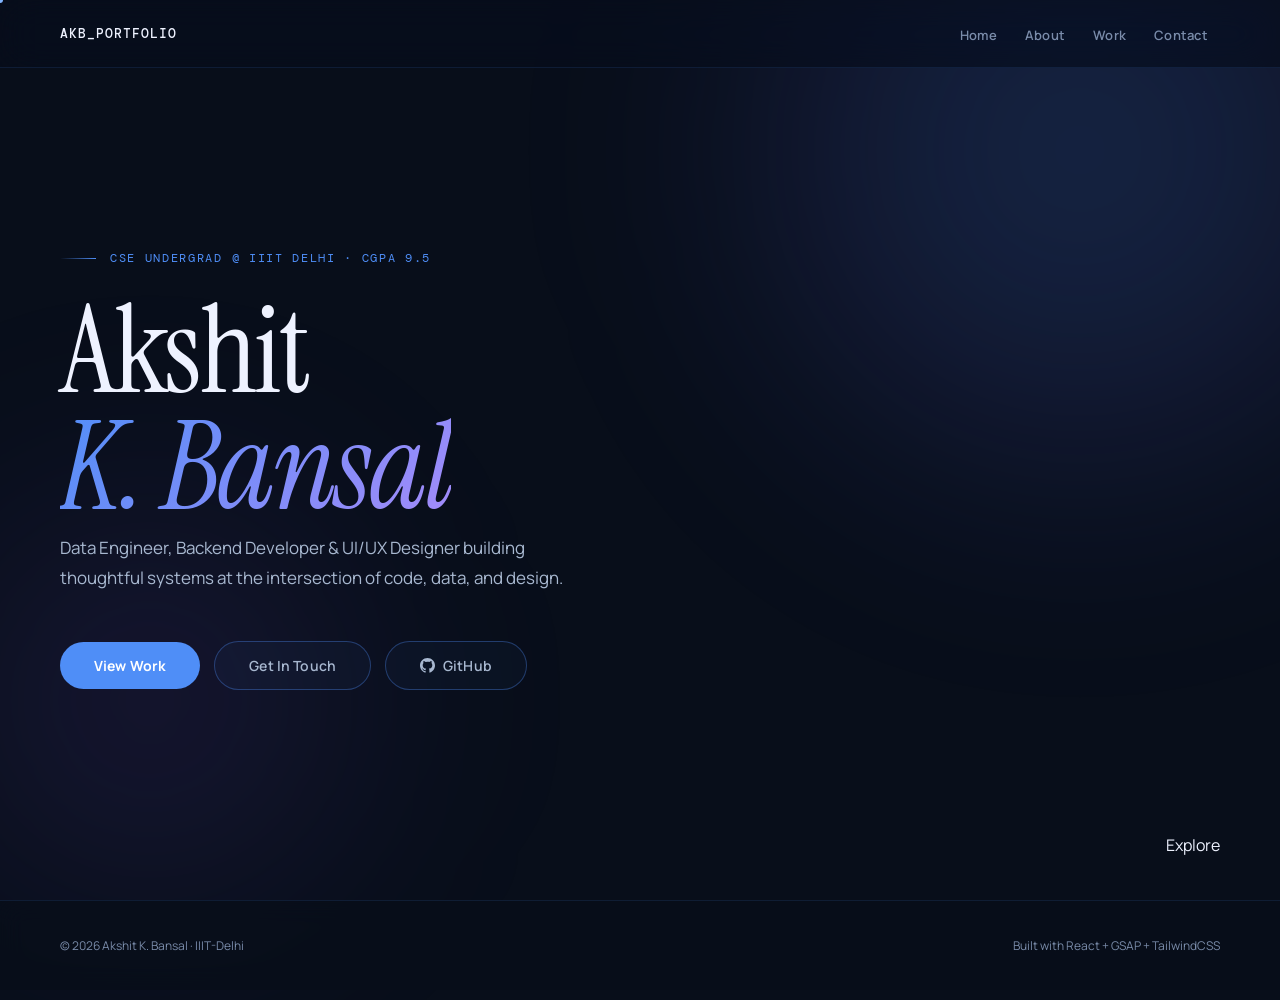
==== commit a7ab9d3d: "Rename index-.html to index.html" ====
--- a/index.html
+++ b/index.html
@@ -3,643 +3,52 @@
 <head>
 <meta charset="UTF-8">
 <meta name="viewport" content="width=device-width, initial-scale=1.0">
-<title>Akshit K. Bansal — Portfolio</title>
-<link href="https://fonts.googleapis.com/css2?family=Instrument+Serif:ital@0;1&family=Manrope:wght@400;500;600;700&family=DM+Mono:wght@400;500&display=swap" rel="stylesheet">
-<style>
-:root{
-  --bg:#080e1a;--bg2:#0d1526;--bg3:#111e3a;--bg4:#162040;
-  --accent:#4f8ef7;--accent2:#7eb0ff;
-  --text:#eef2ff;--muted:#7a8caa;--muted2:#a8b8d0;
-  --border:rgba(79,142,247,0.12);--border-hover:rgba(79,142,247,0.35);
-  --head:'Instrument Serif',serif;--body:'Manrope',sans-serif;--mono:'DM Mono',monospace;
-  --ease:cubic-bezier(0.16,1,0.3,1);
-}
-*,*::before,*::after{box-sizing:border-box;margin:0;padding:0}
-html{scroll-behavior:smooth}
-body{font-family:var(--body);background:var(--bg);color:var(--text);overflow-x:hidden;min-height:100vh}
-
-/* ── BG ── */
-.bg-grid{position:fixed;inset:0;z-index:0;pointer-events:none;
-  background-image:linear-gradient(rgba(79,142,247,.05) 1px,transparent 1px),
-  linear-gradient(90deg,rgba(79,142,247,.05) 1px,transparent 1px);
-  background-size:52px 52px;
-  mask-image:radial-gradient(ellipse 80% 50% at 50% 0%,black 20%,transparent 100%)}
-.orb{position:fixed;border-radius:50%;filter:blur(90px);pointer-events:none;z-index:0}
-.orb1{width:700px;height:700px;background:radial-gradient(circle,rgba(79,142,247,.18) 0%,rgba(99,102,241,.07) 50%,transparent 75%);top:-200px;right:-150px;animation:od1 22s ease-in-out infinite}
-.orb2{width:500px;height:500px;background:radial-gradient(circle,rgba(139,92,246,.1) 0%,transparent 70%);bottom:-80px;left:-120px;animation:od2 26s ease-in-out infinite}
-@keyframes od1{0%,100%{transform:translate(0,0)}40%{transform:translate(-50px,35px)}70%{transform:translate(25px,-40px)}}
-@keyframes od2{0%,100%{transform:translate(0,0)}50%{transform:translate(40px,-50px)}}
-
-/* ── CURSOR ── */
-.cur{position:fixed;top:0;left:0;width:7px;height:7px;background:var(--accent2);border-radius:50%;pointer-events:none;z-index:9999;transform:translate(-50%,-50%);mix-blend-mode:screen}
-.cur-ring{position:fixed;top:0;left:0;width:32px;height:32px;border:1px solid rgba(79,142,247,.45);border-radius:50%;pointer-events:none;z-index:9998;transform:translate(-50%,-50%);transition:width .3s var(--ease),height .3s var(--ease);opacity:.65}
-.cur-ring.h{width:48px;height:48px;border-color:rgba(79,142,247,.7);opacity:1}
-
-/* ── NAV ── */
-nav{position:fixed;top:0;left:0;right:0;z-index:100;height:66px;padding:0 56px;display:flex;justify-content:space-between;align-items:center;background:rgba(8,14,26,.75);backdrop-filter:blur(20px);border-bottom:1px solid var(--border);transition:transform .4s var(--ease),background .4s}
-nav.up{transform:translateY(-100%)}
-nav.scrolled{background:rgba(8,14,26,.94)}
-.nav-logo{font-family:var(--mono);font-size:13px;font-weight:500;color:var(--text);letter-spacing:.08em;cursor:pointer;user-select:none}
-.nav-logo b{color:var(--accent)}
-.blink{display:inline-block;width:8px;height:13px;background:var(--accent);margin-left:2px;vertical-align:text-bottom;border-radius:1px;animation:bl 1.1s step-end infinite}
-@keyframes bl{0%,100%{opacity:1}50%{opacity:0}}
-.nav-links{display:flex;gap:4px;list-style:none}
-.nav-links li a{font-size:13px;font-weight:600;color:var(--muted);text-decoration:none;padding:6px 14px;border-radius:8px;transition:all .2s;letter-spacing:.02em;cursor:pointer}
-.nav-links li a:hover,.nav-links li a.active{color:var(--text);background:rgba(79,142,247,.1)}
-.nav-links li a.active{color:var(--accent2)}
-.nav-cta{background:var(--accent)!important;color:#fff!important;border-radius:99px!important;font-weight:700!important}
-.nav-cta:hover{background:var(--accent2)!important;transform:translateY(-1px);box-shadow:0 4px 16px rgba(79,142,247,.35)!important}
-
-/* ── PAGE SYSTEM ── */
-.page{display:none;min-height:100vh;position:relative;z-index:1;animation:pageIn .5s var(--ease) forwards}
-.page.active{display:block}
-@keyframes pageIn{from{opacity:0;transform:translateY(18px)}to{opacity:1;transform:none}}
-
-/* ── SECTION CONTAINERS ── */
-.wrap{padding:110px 56px 80px;max-width:1160px;margin:0 auto}
-.wrap-center{padding:110px 56px 80px;max-width:1160px;margin:0 auto;display:flex;flex-direction:column;justify-content:center}
-
-/* ── LABELS & TITLES ── */
-.sec-lbl{font-family:var(--mono);font-size:11px;color:var(--accent);letter-spacing:.18em;text-transform:uppercase;margin-bottom:14px;display:flex;align-items:center;gap:14px}
-.sec-lbl::before{content:'';width:28px;height:1px;background:linear-gradient(90deg,transparent,var(--accent))}
-.sec-title{font-family:var(--head);font-size:clamp(38px,4.5vw,58px);font-weight:normal;line-height:1.05;margin-bottom:64px;letter-spacing:-.01em}
-.sec-title em{font-style:italic;color:var(--muted)}
-
-/* ── BUTTONS ── */
-.btn-p{display:inline-block;padding:14px 34px;background:var(--accent);color:#fff;text-decoration:none;font-size:13px;font-weight:700;border-radius:99px;transition:all .3s var(--ease);cursor:pointer;border:none;font-family:var(--body)}
-.btn-p:hover{background:var(--accent2);transform:translateY(-2px);box-shadow:0 8px 28px rgba(79,142,247,.35)}
-.btn-o{display:inline-block;padding:14px 34px;border:1px solid var(--border-hover);color:var(--muted2);text-decoration:none;font-size:13px;font-weight:600;border-radius:99px;background:rgba(79,142,247,.04);transition:all .3s var(--ease);cursor:pointer}
-.btn-o:hover{border-color:var(--accent);color:var(--accent2);background:rgba(79,142,247,.1);transform:translateY(-2px)}
-
-/* divider */
-.div{width:100%;height:1px;background:linear-gradient(90deg,transparent 0%,rgba(79,142,247,.25) 20%,rgba(79,142,247,.25) 80%,transparent 100%);margin:0}
-
-/* ════════════════════════════
-   HOME PAGE
-════════════════════════════ */
-.hero{min-height:100vh;display:flex;flex-direction:column;justify-content:center;padding:130px 56px 80px;position:relative;z-index:1}
-.eyebrow{font-family:var(--mono);font-size:12px;color:var(--accent);letter-spacing:.15em;text-transform:uppercase;margin-bottom:28px;display:flex;align-items:center;gap:14px}
-.eyebrow::before{content:'';width:36px;height:1px;background:linear-gradient(90deg,transparent,var(--accent))}
-.sdot{display:inline-flex;align-items:center;gap:6px;padding:4px 11px;background:rgba(79,142,247,.08);border:1px solid rgba(79,142,247,.2);border-radius:99px;font-size:11px}
-.sdot::before{content:'';width:6px;height:6px;border-radius:50%;background:#22d3a0;box-shadow:0 0 8px rgba(34,211,160,.7);animation:pg 2s ease-in-out infinite}
-@keyframes pg{0%,100%{opacity:1;transform:scale(1)}50%{opacity:.6;transform:scale(.85)}}
-.hero-name{font-family:var(--head);font-size:clamp(60px,9.5vw,122px);font-weight:normal;line-height:.95;letter-spacing:-.02em;color:var(--text);margin-bottom:10px}
-.hero-name em{font-style:italic;background:linear-gradient(135deg,var(--accent) 0%,#a78bfa 50%,var(--accent2) 100%);background-size:200% 200%;-webkit-background-clip:text;-webkit-text-fill-color:transparent;background-clip:text;animation:gs 6s ease-in-out infinite}
-@keyframes gs{0%,100%{background-position:0% 50%}50%{background-position:100% 50%}}
-.hero-role{font-family:var(--head);font-size:clamp(22px,2.8vw,40px);font-weight:normal;font-style:italic;color:var(--muted);line-height:1.15;margin-bottom:28px}
-.hero-tag{font-size:16px;font-weight:400;color:var(--muted2);max-width:540px;line-height:1.8;margin-bottom:48px}
-.hero-cta{display:flex;gap:14px;align-items:center;flex-wrap:wrap}
-.metrics{display:flex;margin-top:72px;border:1px solid var(--border);border-radius:20px;background:rgba(13,21,38,.65);backdrop-filter:blur(12px);overflow:hidden;max-width:560px}
-.metric{flex:1;padding:22px 26px;border-right:1px solid var(--border);transition:background .3s}
-.metric:last-child{border-right:none}
-.metric:hover{background:rgba(79,142,247,.05)}
-.m-num{font-family:var(--head);font-size:36px;font-weight:normal;color:var(--text);line-height:1;margin-bottom:6px}
-.m-num sup{font-size:17px;color:var(--accent)}
-.m-lbl{font-size:11px;font-weight:600;color:var(--muted);text-transform:uppercase;letter-spacing:.08em}
-.scroll-ind{position:absolute;bottom:40px;right:56px;display:flex;flex-direction:column;align-items:center;gap:10px;opacity:.55}
-.sw{width:24px;height:38px;border:1.5px solid rgba(79,142,247,.4);border-radius:99px;display:flex;justify-content:center;padding-top:6px}
-.sw::after{content:'';width:3px;height:7px;background:var(--accent);border-radius:99px;animation:sb 1.8s ease-in-out infinite}
-@keyframes sb{0%,100%{transform:translateY(0);opacity:1}50%{transform:translateY(8px);opacity:.4}}
-.sw-lbl{font-family:var(--mono);font-size:10px;color:var(--muted);letter-spacing:.12em;text-transform:uppercase;writing-mode:vertical-rl}
-
-/* ════════════════════════════
-   ABOUT PAGE
-════════════════════════════ */
-.about-grid{display:grid;grid-template-columns:1.1fr .9fr;gap:90px;align-items:start}
-.about-text p{font-size:15px;color:var(--muted2);line-height:1.85;margin-bottom:20px}
-.about-text p strong{color:var(--text);font-weight:700}
-.pill{display:inline-flex;align-items:center;gap:5px;padding:2px 11px 2px 8px;background:rgba(79,142,247,.1);border:1px solid rgba(79,142,247,.25);border-radius:99px;color:var(--accent2);font-size:12px;font-weight:600}
-.stats-grid{display:grid;grid-template-columns:1fr 1fr;gap:14px}
-.sc{background:var(--bg2);border:1px solid var(--border);border-radius:16px;padding:28px 22px;position:relative;overflow:hidden;transition:all .4s var(--ease);cursor:default}
-.sc::before{content:'';position:absolute;top:0;left:0;right:0;height:2px;background:linear-gradient(90deg,transparent,var(--accent),transparent);transform:translateX(-100%);transition:transform .5s var(--ease)}
-.sc::after{content:'';position:absolute;inset:0;background:radial-gradient(circle at 50% 0%,rgba(79,142,247,.07),transparent 70%);opacity:0;transition:opacity .4s}
-.sc:hover{border-color:var(--border-hover);transform:translateY(-3px);box-shadow:0 16px 48px rgba(0,0,0,.4)}
-.sc:hover::before{transform:translateX(100%)}
-.sc:hover::after{opacity:1}
-.sn{font-family:var(--head);font-size:40px;font-weight:normal;color:var(--text);line-height:1;margin-bottom:8px;position:relative;z-index:1}
-.sn b{color:var(--accent);font-weight:normal}
-.sl{font-size:11px;font-weight:600;color:var(--muted);text-transform:uppercase;letter-spacing:.08em;position:relative;z-index:1}
-
-/* ── Achievements ── */
-.ach-list{display:flex;flex-direction:column}
-.ach-item{display:flex;align-items:flex-start;gap:20px;padding:24px 0;border-bottom:1px solid var(--border);transition:all .3s var(--ease)}
-.ach-item:hover{padding:24px 18px;border-bottom-color:var(--border-hover);background:rgba(79,142,247,.04);border-radius:12px;margin:0 -18px}
-.ach-icon{width:44px;height:44px;flex-shrink:0;border-radius:12px;background:var(--bg3);border:1px solid var(--border);display:flex;align-items:center;justify-content:center;font-size:19px;transition:all .3s}
-.ach-item:hover .ach-icon{background:rgba(79,142,247,.15);border-color:rgba(79,142,247,.3)}
-.ach-text{font-size:14px;color:var(--muted2);line-height:1.7;align-self:center}
-.ach-text strong{color:var(--text);font-weight:700}
-
-/* ════════════════════════════
-   SKILLS PAGE
-════════════════════════════ */
-.skills-grid{display:grid;grid-template-columns:repeat(3,1fr);gap:18px;margin-bottom:64px}
-.sg{padding:36px 28px;background:var(--bg2);border:1px solid var(--border);border-radius:22px;transition:all .4s var(--ease);position:relative;overflow:hidden}
-.sg::before{content:'';position:absolute;bottom:-60px;right:-60px;width:160px;height:160px;background:radial-gradient(circle,rgba(79,142,247,.12),transparent 70%);opacity:0;transition:opacity .4s,transform .4s;transform:scale(.8)}
-.sg:hover::before{opacity:1;transform:scale(1)}
-.sg:hover{border-color:var(--border-hover);transform:translateY(-5px);box-shadow:0 20px 60px rgba(0,0,0,.45)}
-.sg-icon{width:40px;height:40px;border-radius:10px;background:var(--bg3);border:1px solid var(--border);display:flex;align-items:center;justify-content:center;font-size:19px;margin-bottom:16px;transition:all .3s}
-.sg:hover .sg-icon{background:rgba(79,142,247,.15);border-color:rgba(79,142,247,.3)}
-.sg-lbl{font-family:var(--head);font-size:20px;font-weight:normal;color:var(--text);margin-bottom:14px}
-.tags{display:flex;flex-wrap:wrap;gap:7px}
-.tag{font-family:var(--mono);font-size:11.5px;font-weight:500;padding:5px 13px;color:var(--muted2);border:1px solid var(--border);border-radius:99px;transition:all .2s;background:transparent;cursor:pointer}
-.sg:hover .tag{color:var(--accent2);border-color:rgba(79,142,247,.25);background:rgba(79,142,247,.07)}
-.tag:hover{background:var(--accent)!important;color:#fff!important;border-color:transparent!important;transform:scale(1.05)}
-
-/* Positions grid */
-.pos-grid{display:grid;grid-template-columns:repeat(3,1fr);gap:18px}
-.posc{background:var(--bg2);border:1px solid var(--border);padding:32px 26px;border-radius:22px;transition:all .35s var(--ease);position:relative;overflow:hidden}
-.posc::after{content:'';position:absolute;bottom:0;left:0;right:0;height:3px;background:linear-gradient(90deg,var(--accent),#a78bfa);transform:scaleX(0);transform-origin:left;transition:transform .4s var(--ease)}
-.posc:hover{border-color:var(--border-hover);transform:translateY(-3px);box-shadow:0 16px 48px rgba(0,0,0,.4)}
-.posc:hover::after{transform:scaleX(1)}
-.p-icon{width:40px;height:40px;border-radius:10px;background:var(--bg3);border:1px solid var(--border);display:flex;align-items:center;justify-content:center;font-size:18px;margin-bottom:16px}
-.p-role{font-family:var(--head);font-size:20px;font-weight:normal;margin-bottom:5px;line-height:1.2}
-.p-org{font-size:11px;font-weight:700;color:var(--accent);margin-bottom:12px;letter-spacing:.06em;text-transform:uppercase}
-.p-desc{font-size:13px;color:var(--muted);line-height:1.75}
-
-/* ════════════════════════════
-   WORK PAGE
-════════════════════════════ */
-/* Experience timeline */
-.timeline{position:relative}
-.timeline::before{content:'';position:absolute;left:10px;top:24px;bottom:0;width:1px;background:linear-gradient(180deg,var(--accent) 0%,rgba(79,142,247,.1) 70%,transparent 100%)}
-.ei{padding-left:52px;padding-bottom:52px;position:relative}
-.ei::before{content:'';position:absolute;left:4px;top:10px;width:14px;height:14px;border-radius:50%;background:var(--bg);border:2px solid var(--accent);transition:all .3s;box-shadow:0 0 0 4px rgba(79,142,247,.1)}
-.ei:hover::before{background:var(--accent);box-shadow:0 0 0 6px rgba(79,142,247,.18),0 0 20px rgba(79,142,247,.4)}
-.ei-inner{background:var(--bg2);border:1px solid var(--border);border-radius:20px;padding:32px 36px;transition:all .4s var(--ease)}
-.ei:hover .ei-inner{border-color:var(--border-hover);box-shadow:0 12px 40px rgba(0,0,0,.35);transform:translateX(4px)}
-.date-badge{display:inline-flex;font-family:var(--mono);font-size:11px;color:var(--accent);background:rgba(79,142,247,.1);border:1px solid rgba(79,142,247,.2);padding:4px 12px;border-radius:99px;margin-bottom:14px;letter-spacing:.05em}
-.er{font-family:var(--head);font-size:26px;font-weight:normal;line-height:1.2;margin-bottom:4px}
-.er em{font-style:italic;color:var(--muted2)}
-.eo{font-size:13px;font-weight:700;color:var(--accent2);margin-bottom:20px;letter-spacing:.02em}
-.ebl{list-style:none}
-.ebl li{font-size:14px;color:var(--muted2);line-height:1.75;margin-bottom:9px;padding-left:20px;position:relative}
-.ebl li::before{content:'▸';position:absolute;left:0;color:var(--accent);font-size:11px;top:3px}
-.ebl li strong{color:var(--accent2);font-weight:700}
-
-/* Projects */
-.proj-grid{display:grid;grid-template-columns:repeat(2,1fr);gap:18px}
-.pc{background:var(--bg2);border:1px solid var(--border);padding:40px 36px;border-radius:22px;transition:all .4s var(--ease);cursor:pointer;position:relative;overflow:hidden;text-decoration:none;color:inherit;display:block}
-.pc:hover{border-color:var(--border-hover);box-shadow:0 20px 60px rgba(0,0,0,.45);transform:translateY(-5px)}
-.pnum{font-family:var(--mono);font-size:11px;color:var(--muted);margin-bottom:24px;display:flex;align-items:center;justify-content:space-between}
-.pmeta{font-family:var(--mono);font-size:11px;color:var(--muted);opacity:.7}
-.pnb{width:30px;height:30px;border-radius:8px;background:var(--bg3);border:1px solid var(--border);display:flex;align-items:center;justify-content:center;font-size:11px;font-weight:700;color:var(--accent);transition:all .3s}
-.pc:hover .pnb{background:var(--accent);color:#fff;border-color:var(--accent)}
-.pt{font-family:var(--head);font-size:24px;font-weight:normal;margin-bottom:12px;line-height:1.2;display:flex;justify-content:space-between;align-items:flex-start;gap:12px}
-.pa{color:var(--accent);transition:all .3s;font-size:16px;opacity:.4;flex-shrink:0;margin-top:4px}
-.pc:hover .pa{opacity:1;transform:translate(5px,-5px)}
-.pd{font-size:13px;color:var(--muted2);line-height:1.75;margin-bottom:28px}
-.ptags{display:flex;flex-wrap:wrap;gap:7px}
-.ptag{font-family:var(--mono);font-size:11px;font-weight:600;color:var(--accent);padding:4px 12px;border:1px solid rgba(79,142,247,.22);border-radius:99px;background:rgba(79,142,247,.05);transition:all .2s}
-.pc:hover .ptag{background:rgba(79,142,247,.14);border-color:rgba(79,142,247,.35);color:var(--accent2)}
-
-/* ════════════════════════════
-   CONTACT PAGE
-════════════════════════════ */
-.contact-wrap{min-height:100vh;display:flex;align-items:center;padding:130px 56px 80px;position:relative;z-index:1}
-.contact-glow{position:absolute;inset:0;background:radial-gradient(ellipse 60% 50% at 50% 50%,rgba(79,142,247,.05),transparent 70%);pointer-events:none}
-.ci{font-family:var(--head);font-size:clamp(40px,4.5vw,62px);font-weight:normal;line-height:1.15;margin-bottom:18px}
-.ci em{font-style:italic;background:linear-gradient(135deg,var(--accent),#a78bfa);-webkit-background-clip:text;-webkit-text-fill-color:transparent;background-clip:text}
-.cs{font-size:16px;color:var(--muted2);line-height:1.7;margin-bottom:48px;max-width:460px}
-.clinks{display:flex;gap:12px;flex-wrap:wrap;margin-bottom:56px}
-.cl{display:flex;align-items:center;gap:9px;padding:12px 26px;background:var(--bg2);border:1px solid var(--border-hover);border-radius:99px;color:var(--muted2);text-decoration:none;font-size:13px;font-weight:600;transition:all .3s var(--ease)}
-.cl svg{width:16px;height:16px;fill:currentColor;flex-shrink:0}
-.cl:hover{background:var(--accent);border-color:var(--accent);color:#fff;transform:translateY(-2px);box-shadow:0 8px 24px rgba(79,142,247,.3)}
-.cv-card{background:var(--bg2);border:1px solid var(--border);border-radius:20px;padding:36px 40px;display:flex;align-items:center;justify-content:space-between;max-width:620px;transition:all .35s var(--ease);position:relative;overflow:hidden}
-.cv-card::before{content:'';position:absolute;left:0;top:0;bottom:0;width:3px;background:linear-gradient(180deg,var(--accent),#a78bfa)}
-.cv-card:hover{border-color:var(--border-hover);box-shadow:0 16px 48px rgba(0,0,0,.4);transform:translateY(-2px)}
-.cv-lbl{font-family:var(--mono);font-size:11px;color:var(--muted);letter-spacing:.1em;text-transform:uppercase;margin-bottom:8px}
-.cv-title{font-family:var(--head);font-size:24px;font-weight:normal;color:var(--text);margin-bottom:8px}
-.cv-sub{font-size:13px;color:var(--muted)}
-.cv-btn{display:flex;align-items:center;gap:8px;padding:12px 26px;background:var(--text);color:var(--bg);text-decoration:none;font-size:13px;font-weight:700;border-radius:99px;transition:all .3s;white-space:nowrap;flex-shrink:0}
-.cv-btn:hover{background:var(--accent);color:#fff;box-shadow:0 8px 24px rgba(79,142,247,.3);transform:translateY(-1px)}
-
-/* ── FOOTER ── */
-footer{padding:30px 56px;border-top:1px solid var(--border);display:flex;justify-content:space-between;align-items:center;position:relative;z-index:1;background:rgba(8,14,26,.8);backdrop-filter:blur(12px)}
-.f-logo{font-family:var(--mono);font-size:13px;color:var(--muted)}
-.f-logo b{color:var(--accent)}
-footer p{font-size:12px;color:var(--muted)}
-.heart{color:#e879f9}
-
-/* ── ANIMATIONS ── */
-.fi{opacity:0;transform:translateY(24px);transition:opacity .65s var(--ease),transform .65s var(--ease)}
-.fi.visible{opacity:1;transform:none}
-.d1{transition-delay:.08s}.d2{transition-delay:.16s}.d3{transition-delay:.24s}.d4{transition-delay:.32s}.d5{transition-delay:.4s}.d6{transition-delay:.48s}
-
-/* ── MISC ── */
-::selection{background:rgba(79,142,247,.35);color:var(--text)}
-::-webkit-scrollbar{width:5px}
-::-webkit-scrollbar-track{background:var(--bg)}
-::-webkit-scrollbar-thumb{background:rgba(79,142,247,.3);border-radius:3px}
-::-webkit-scrollbar-thumb:hover{background:var(--accent)}
-
-/* ── RESPONSIVE ── */
-@media(max-width:900px){
-  nav{padding:0 20px}
-  .nav-links{display:none}
-  .hero,.contact-wrap,.wrap,.wrap-center{padding-left:24px;padding-right:24px}
-  .about-grid{grid-template-columns:1fr;gap:40px}
-  .skills-grid{grid-template-columns:1fr}
-  .proj-grid{grid-template-columns:1fr}
-  .pos-grid{grid-template-columns:1fr}
-  .metrics{flex-direction:column}
-  .metric{border-right:none;border-bottom:1px solid var(--border)}
-  .metric:last-child{border-bottom:none}
-  .cv-card{flex-direction:column;align-items:flex-start;gap:20px}
-  footer{flex-direction:column;gap:8px;text-align:center}
-}
-</style>
+<title>Home</title>
+<link rel="preconnect" href="https://fonts.googleapis.com">
+<link href="https://fonts.googleapis.com/css2?family=Instrument+Serif:ital@0;1&family=DM+Mono:wght@300;400;500&family=Manrope:wght@300;400;500;600;700;800&display=swap" rel="stylesheet">
+<link rel="stylesheet" href="style.css">
 </head>
 <body>
 
-<div class="bg-grid"></div>
-<div class="orb orb1"></div>
-<div class="orb orb2"></div>
-<div class="cur" id="cur"></div>
-<div class="cur-ring" id="ring"></div>
+<div class="cursor" id="cursor"></div>
+<div class="cursor-follower" id="follower"></div>
 
-<!-- ═══ NAV ═══ -->
-<nav id="nav">
-  <div class="nav-logo" onclick="goto('home')"><b>akb</b>.dev<span class="blink"></span></div>
+<nav>
+  <div class="nav-logo">AKB_PORTFOLIO</div>
   <ul class="nav-links">
-    <li><a onclick="goto('home')" data-page="home">Home</a></li>
-    <li><a onclick="goto('about')" data-page="about">About</a></li>
-    <li><a onclick="goto('skills')" data-page="skills">Skills</a></li>
-    <li><a onclick="goto('work')" data-page="work">Work</a></li>
-    <li><a onclick="goto('contact')" data-page="contact" class="nav-cta">Contact</a></li>
+    <li><a href="index.html" class="active">Home</a></li>
+    <li><a href="about.html">About</a></li>
+    <li><a href="work.html">Work</a></li>
+    <li><a href="contact.html">Contact</a></li>
   </ul>
 </nav>
 
-<!-- ═══════════════════════════════
-     PAGE: HOME
-═══════════════════════════════ -->
-<div class="page active" id="page-home">
-  <section class="hero">
-    <div class="eyebrow"><span class="sdot">CSE Undergrad · IIIT-Delhi · CGPA 9.5</span></div>
-    <h1 class="hero-name">Akshit<br><em>K. Bansal</em></h1>
-    <p class="hero-role">Data Engineer, Backend Developer & UI/UX Designer</p>
-    <p class="hero-tag">Building thoughtful systems at the intersection of code, data, and design — from ETL pipelines that clean millions of rows to game engines written from scratch.</p>
-    <div class="hero-cta">
-      <span class="btn-p" onclick="goto('work')">View Work ↓</span>
-      <span class="btn-o" onclick="goto('contact')">Get In Touch</span>
-      <a href="https://github.com/AkshitKBansal" target="_blank" class="btn-o">GitHub ↗</a>
-    </div>
-    <div class="metrics">
-      <div class="metric"><div class="m-num">9.5</div><div class="m-lbl">CGPA · Dean's List</div></div>
-      <div class="metric"><div class="m-num">5<sup>+</sup></div><div class="m-lbl">Projects Shipped</div></div>
-      <div class="metric"><div class="m-num">1500<sup>+</sup></div><div class="m-lbl">Mod Downloads</div></div>
-    </div>
-    <div class="scroll-ind">
-      <div class="sw"></div>
-      <span class="sw-lbl">scroll</span>
-    </div>
-  </section>
-  <footer>
-    <div class="f-logo"><b>akb</b>.dev</div>
-    <p>© 2026 Akshit K. Bansal · IIIT-Delhi</p>
-    <p style="font-family:var(--mono);font-size:11px;color:var(--muted)">v1.0.0</p>
-  </footer>
-</div>
+<section class="hero" id="home">
+  <div class="orb orb-1"></div>
+  <div class="orb orb-2"></div>
+  <div class="hero-eyebrow">CSE Undergrad @ IIIT Delhi · CGPA 9.5</div>
+  <h1 class="hero-name">
+    Akshit<br><em>K. Bansal</em>
+  </h1>
+  <p class="hero-tagline">
+    Data Engineer, Backend Developer & UI/UX Designer building thoughtful systems at the intersection of code, data, and design.
+  </p>
+  <div class="hero-cta">
+    <a href="work.html" class="btn-primary">View Work</a>
+    <a href="contact.html" class="btn-outline">Get In Touch</a>
+    <a href="https://github.com/AkshitKBansal" target="_blank" class="btn-outline" style="display:flex;align-items:center;gap:8px;">
+      <svg width="15" height="15" viewBox="0 0 24 24" fill="currentColor" xmlns="http://www.w3.org/2000/svg"><path d="M12 0C5.374 0 0 5.373 0 12c0 5.302 3.438 9.8 8.207 11.387.599.111.793-.261.793-.577v-2.234c-3.338.726-4.033-1.416-4.033-1.416-.546-1.387-1.333-1.756-1.333-1.756-1.089-.745.083-.729.083-.729 1.205.084 1.839 1.237 1.839 1.237 1.07 1.834 2.807 1.304 3.492.997.107-.775.418-1.305.762-1.604-2.665-.305-5.467-1.334-5.467-5.931 0-1.311.469-2.381 1.236-3.221-.124-.303-.535-1.524.117-3.176 0 0 1.008-.322 3.301 1.23A11.509 11.509 0 0 1 12 5.803c1.02.005 2.047.138 3.006.404 2.291-1.552 3.297-1.23 3.297-1.23.653 1.653.242 2.874.118 3.176.77.84 1.235 1.911 1.235 3.221 0 4.609-2.807 5.624-5.479 5.921.43.372.823 1.102.823 2.222v3.293c0 .319.192.694.801.576C20.566 21.797 24 17.3 24 12c0-6.627-5.373-12-12-12z"/></svg>
+      GitHub
+    </a>
+  </div>
+  <div class="hero-scroll">Explore</div>
+</section>
 
-<!-- ═══════════════════════════════
-     PAGE: ABOUT
-═══════════════════════════════ -->
-<div class="page" id="page-about">
-  <div class="wrap">
-    <div class="sec-lbl">About</div>
-    <div class="about-grid">
-      <div class="about-text fi">
-        <h2 class="sec-title">Building for<br><em>curiosity & craft</em></h2>
-        <p>I'm a <strong>Computer Science student</strong> at IIIT-Delhi with a 9.5 CGPA and a passion for building things that matter — from ETL pipelines that clean millions of rows to game engines written from scratch in Java.</p>
-        <p>My work spans <strong>Data Engineering, Backend Development, and UI/UX Design</strong>. I've interned at <span class="pill">⬡ Airtel</span> and <span class="pill">⬡ Paytm</span>, shipped freelance tools for a global audience, and contribute as <strong>Design Head</strong> at BYLD — IIITD's Dev & Design Club.</p>
-        <p>When I'm not coding, I'm either performing tabla at the state level or designing textures for Minecraft mods.</p>
-      </div>
-      <div class="stats-grid fi d1">
-        <div class="sc"><div class="sn">9.5<b> GPA</b></div><div class="sl">Dean's List</div></div>
-        <div class="sc"><div class="sn">1500<b>+</b></div><div class="sl">Mod Downloads</div></div>
-        <div class="sc"><div class="sn">5<b>+</b></div><div class="sl">Projects Shipped</div></div>
-        <div class="sc"><div class="sn">Top<b> 1%</b></div><div class="sl">School Batch · 6 Yrs</div></div>
-      </div>
-    </div>
+<footer>
+  <p>© 2026 <span>Akshit K. Bansal</span> · IIIT-Delhi</p>
+  <p>Built with <span>React + GSAP + TailwindCSS</span></p>
+</footer>
 
-    <div class="div" style="margin:64px 0 56px"></div>
-
-    <div class="sec-lbl fi">Achievements</div>
-    <h3 class="fi" style="font-family:var(--head);font-size:clamp(28px,3vw,40px);font-weight:normal;margin-bottom:36px;letter-spacing:-.01em">Recognition &amp; <em>milestones</em></h3>
-    <div class="ach-list fi d1">
-      <div class="ach-item">
-        <div class="ach-icon">★</div>
-        <div class="ach-text"><strong>Dean's List &amp; Distinguished Dean's List</strong> — for securing 9.5+ CGPA in AY 2024–2025 at IIIT-Delhi.</div>
-      </div>
-      <div class="ach-item">
-        <div class="ach-icon">🏆</div>
-        <div class="ach-text"><strong>Class 10 Gold Medalist</strong> — Ranked in the top 1% of school batch for six consecutive years.</div>
-      </div>
-      <div class="ach-item">
-        <div class="ach-icon">♪</div>
-        <div class="ach-text"><strong>State-Level Tabla Performer</strong> — Accolades at Delhi University events. Completed five tabla exam levels.</div>
-      </div>
-    </div>
-  </div>
-  <footer>
-    <div class="f-logo"><b>akb</b>.dev</div>
-    <p>© 2026 Akshit K. Bansal · IIIT-Delhi</p>
-    <p style="font-family:var(--mono);font-size:11px;color:var(--muted)">v1.0.0</p>
-  </footer>
-</div>
-
-<!-- ═══════════════════════════════
-     PAGE: SKILLS
-═══════════════════════════════ -->
-<div class="page" id="page-skills">
-  <div class="wrap">
-    <div class="sec-lbl">Skills</div>
-    <h2 class="sec-title fi">Tools of the <em>craft</em></h2>
-
-    <div class="skills-grid">
-      <div class="sg fi d1">
-        <div class="sg-icon">🐍</div>
-        <div class="sg-lbl">Languages</div>
-        <div class="tags">
-          <span class="tag">Python</span><span class="tag">Java</span><span class="tag">C++</span><span class="tag">JavaScript</span><span class="tag">SQL</span>
-        </div>
-      </div>
-      <div class="sg fi d2">
-        <div class="sg-icon">⚙️</div>
-        <div class="sg-lbl">Frameworks & Tools</div>
-        <div class="tags">
-          <span class="tag">React</span><span class="tag">Node.js</span><span class="tag">Express.js</span><span class="tag">FastAPI</span><span class="tag">JavaFX</span><span class="tag">TailwindCSS</span><span class="tag">GSAP</span><span class="tag">Docker</span><span class="tag">Git</span>
-        </div>
-      </div>
-      <div class="sg fi d3">
-        <div class="sg-icon">📊</div>
-        <div class="sg-lbl">Data & ML</div>
-        <div class="tags">
-          <span class="tag">pandas</span><span class="tag">NumPy</span><span class="tag">scikit-learn</span><span class="tag">TensorFlow</span><span class="tag">PyTorch</span><span class="tag">ETL Pipelines</span>
-        </div>
-      </div>
-    </div>
-
-    <div class="div" style="margin:0 0 64px"></div>
-
-    <div class="sec-lbl fi">Positions</div>
-    <h3 class="fi" style="font-family:var(--head);font-size:clamp(28px,3vw,40px);font-weight:normal;margin-bottom:40px;letter-spacing:-.01em">Leadership &amp; <em>involvement</em></h3>
-
-    <div class="pos-grid">
-      <div class="posc fi d1">
-        <div class="p-icon">🎨</div>
-        <div class="p-role">Design Head</div>
-        <div class="p-org">BYLD – Dev & Design Club · 2024–Present</div>
-        <p class="p-desc">Handling poster design, UI/UX assets, event branding and layout organisation for IIITD's premier dev & design club.</p>
-      </div>
-      <div class="posc fi d2">
-        <div class="p-icon">🚀</div>
-        <div class="p-role">Event Organiser</div>
-        <div class="p-org">E-Summit · Entrepreneurship Cell · Jan–Feb 2025</div>
-        <p class="p-desc">Point-of-contact for 80–90 participant events. Managed end-to-end planning, logistics, and coordination.</p>
-      </div>
-      <div class="posc fi d3">
-        <div class="p-icon">🎭</div>
-        <div class="p-role">Stage & Operations</div>
-        <div class="p-org">Odyssey – IIITD Cultural Festival · Dec 2024</div>
-        <p class="p-desc">Contributed to stage operations, guest handling, and backstage logistics for IIITD's flagship cultural festival.</p>
-      </div>
-    </div>
-  </div>
-  <footer>
-    <div class="f-logo"><b>akb</b>.dev</div>
-    <p>© 2026 Akshit K. Bansal · IIIT-Delhi</p>
-    <p style="font-family:var(--mono);font-size:11px;color:var(--muted)">v1.0.0</p>
-  </footer>
-</div>
-
-<!-- ═══════════════════════════════
-     PAGE: WORK
-═══════════════════════════════ -->
-<div class="page" id="page-work">
-  <div class="wrap">
-    <div class="sec-lbl">Experience</div>
-    <h2 class="sec-title fi">Where I've <em>worked</em></h2>
-
-    <div class="timeline">
-      <!-- Paytm -->
-      <div class="ei fi">
-        <div class="ei-inner">
-          <span class="date-badge">May 2026 – Present</span>
-          <div class="er">AI &amp; Data Science <em>Intern</em></div>
-          <div class="eo">PAYTM · CDP TEAM</div>
-          <ul class="ebl">
-            <li>Collaborating with the CDP team to process and analyse large-scale datasets.</li>
-            <li>Developing data-driven AI solutions to support analytics and decision-making.</li>
-            <li>Building and optimising data preprocessing pipelines for efficient model development and analysis.</li>
-          </ul>
-        </div>
-      </div>
-      <!-- IIIT-D Research -->
-      <div class="ei fi d1">
-        <div class="ei-inner">
-          <span class="date-badge">May 2026 – Present</span>
-          <div class="er">Undergraduate <em>Researcher</em></div>
-          <div class="eo">VISUAL CONCEPTION GROUP, IIIT-DELHI · ADVISOR: PROF. A.V. SUBRAMANYAM</div>
-          <ul class="ebl">
-            <li>Conducting research on Optimal Transport with a focus on Wasserstein Barycenters.</li>
-            <li>Implementing Flow Matching algorithms for advanced generative modeling applications.</li>
-            <li>Analysing and evaluating model performance through experiments and research-driven benchmarks.</li>
-          </ul>
-        </div>
-      </div>
-      <!-- Airtel -->
-      <div class="ei fi d2">
-        <div class="ei-inner">
-          <span class="date-badge">May – Aug 2025</span>
-          <div class="er">Data Analyst <em>Intern</em></div>
-          <div class="eo">AIRTEL CORPORATE OFFICE, GURGAON</div>
-          <ul class="ebl">
-            <li>Designed and optimised data cleaning loops within ETL pipelines, reducing noise by <strong>15%</strong>.</li>
-            <li>Implemented iterative feedback mechanisms automating <strong>25%</strong> of manual error correction tasks.</li>
-            <li>Explored large-scale preprocessing workflows, improving internal runtime stability by <strong>10%</strong>.</li>
-          </ul>
-        </div>
-      </div>
-      <!-- Freelance -->
-      <div class="ei fi d3">
-        <div class="ei-inner">
-          <span class="date-badge">2021 – 2022</span>
-          <div class="er">Texture Artist &amp; <em>Mod Developer</em></div>
-          <div class="eo">FREELANCE / PATREON</div>
-          <ul class="ebl">
-            <li>Created and sold customised high-resolution Minecraft texture packs, reaching <strong>1500+ downloads</strong>.</li>
-            <li>Developed a Java + JavaFX modding toolkit to enhance visual realism.</li>
-          </ul>
-        </div>
-      </div>
-    </div>
-
-    <div class="div" style="margin:0 0 64px"></div>
-
-    <div class="sec-lbl fi">Projects</div>
-    <h3 class="fi" style="font-family:var(--head);font-size:clamp(28px,3vw,40px);font-weight:normal;margin-bottom:40px;letter-spacing:-.01em">Things I've <em>built</em></h3>
-
-    <div class="proj-grid">
-      <a href="#" class="pc fi d1">
-        <div class="pnum">
-          <span>01 · Oct–Dec 2025 · Team of 3</span>
-          <div class="pnb">01</div>
-        </div>
-        <div class="pt">Gram Connect <span class="pa">↗</span></div>
-        <p class="pd">AI-Assisted Team Formation System for NSS village adoption. Built an AI-driven matching framework using ULTRA-style scoring incorporating coverage, fairness, and workload balancing. Developed a FastAPI backend.</p>
-        <div class="ptags"><span class="ptag">FastAPI</span><span class="ptag">Python</span><span class="ptag">pandas</span><span class="ptag">SQL</span></div>
-      </a>
-      <a href="#" class="pc fi d2">
-        <div class="pnum">
-          <span>02 · Sept–Dec 2025 · Team of 2</span>
-          <div class="pnb">02</div>
-        </div>
-        <div class="pt">Campus Connect ERP <span class="pa">↗</span></div>
-        <p class="pd">Academic ERP solution supporting Admin, Instructor, and Student workflows. Implemented BCrypt authentication with brute-force prevention, course management, and CSV integration.</p>
-        <div class="ptags"><span class="ptag">Java</span><span class="ptag">JavaFX</span><span class="ptag">MySQL</span></div>
-      </a>
-      <a href="#" class="pc fi d3">
-        <div class="pnum">
-          <span>03 · Feb–Apr 2025 · Team of 4</span>
-          <div class="pnb">03</div>
-        </div>
-        <div class="pt">RISC-V Simulator <span class="pa">↗</span></div>
-        <p class="pd">Python-based RISC-V assembler and simulator supporting R, I, S and J instruction formats. Modelled register-memory execution flow and instruction translation behaviours with full pipeline simulation.</p>
-        <div class="ptags"><span class="ptag">Python</span><span class="ptag">Instruction Encoding</span><span class="ptag">Assembly Simulation</span></div>
-      </a>
-      <a href="#" class="pc fi d4">
-        <div class="pnum">
-          <span>04 · May–Jul 2025 · Solo</span>
-          <div class="pnb">04</div>
-        </div>
-        <div class="pt">2D Java RPG Engine <span class="pa">↗</span></div>
-        <p class="pd">Tile-based RPG engine using Java AWT/Swing with real-time animation cycles, collision physics, and sprite rendering. Integrated weapon system, inventory logic, and AI villain pathfinding.</p>
-        <div class="ptags"><span class="ptag">Java</span><span class="ptag">AWT/Swing</span><span class="ptag">Sprite Animation</span></div>
-      </a>
-    </div>
-  </div>
-  <footer>
-    <div class="f-logo"><b>akb</b>.dev</div>
-    <p>© 2026 Akshit K. Bansal · IIIT-Delhi</p>
-    <p style="font-family:var(--mono);font-size:11px;color:var(--muted)">v1.0.0</p>
-  </footer>
-</div>
-
-<!-- ═══════════════════════════════
-     PAGE: CONTACT
-═══════════════════════════════ -->
-<div class="page" id="page-contact">
-  <div class="contact-wrap">
-    <div class="contact-glow"></div>
-    <div style="position:relative;z-index:1;width:100%">
-      <div class="sec-lbl fi">Contact</div>
-      <h2 class="ci fi d1">Let's build something<br><em>together</em></h2>
-      <p class="cs fi d2">I'm open to research collaborations, internship opportunities, and interesting projects. Drop me a message or connect on any of the platforms below.</p>
-      <div class="clinks fi d3">
-        <a href="mailto:akshit24058@iiitd.ac.in" class="cl">
-          <svg viewBox="0 0 24 24"><path d="M20 4H4c-1.1 0-2 .9-2 2v12c0 1.1.9 2 2 2h16c1.1 0 2-.9 2-2V6c0-1.1-.9-2-2-2zm0 4l-8 5-8-5V6l8 5 8-5v2z"/></svg>
-          akshit24058@iiitd.ac.in
-        </a>
-        <a href="https://github.com/AkshitKBansal" target="_blank" class="cl">
-          <svg viewBox="0 0 24 24"><path d="M12 2A10 10 0 002 12c0 4.42 2.87 8.17 6.84 9.5.5.08.66-.23.66-.5v-1.69c-2.77.6-3.36-1.34-3.36-1.34-.46-1.16-1.11-1.47-1.11-1.47-.91-.62.07-.6.07-.6 1 .07 1.53 1.03 1.53 1.03.87 1.52 2.34 1.07 2.91.83.09-.65.35-1.09.63-1.34-2.22-.25-4.55-1.11-4.55-4.92 0-1.11.38-2 1.03-2.71-.1-.25-.45-1.29.1-2.64 0 0 .84-.27 2.75 1.02.79-.22 1.65-.33 2.5-.33.85 0 1.71.11 2.5.33 1.91-1.29 2.75-1.02 2.75-1.02.55 1.35.2 2.39.1 2.64.65.71 1.03 1.6 1.03 2.71 0 3.82-2.34 4.66-4.57 4.91.36.31.69.92.69 1.85V21c0 .27.16.59.67.5C19.14 20.16 22 16.42 22 12A10 10 0 0012 2z"/></svg>
-          GitHub
-        </a>
-        <a href="https://linkedin.com/in/akshitkbansal" target="_blank" class="cl">
-          <svg viewBox="0 0 24 24"><path d="M19 3a2 2 0 012 2v14a2 2 0 01-2 2H5a2 2 0 01-2-2V5a2 2 0 012-2h14m-.5 15.5v-5.3a3.26 3.26 0 00-3.26-3.26c-.85 0-1.84.52-2.32 1.3v-1.11h-2.79v8.37h2.79v-4.93c0-.77.62-1.4 1.39-1.4a1.4 1.4 0 011.4 1.4v4.93h2.79M6.88 8.56a1.68 1.68 0 001.68-1.68c0-.93-.75-1.69-1.68-1.69a1.69 1.69 0 00-1.69 1.69c0 .93.76 1.68 1.69 1.68m1.39 9.94v-8.37H5.5v8.37h2.77z"/></svg>
-          LinkedIn
-        </a>
-      </div>
-      <div class="cv-card fi d4">
-        <div>
-          <div class="cv-lbl">Download</div>
-          <div class="cv-title">Curriculum Vitae</div>
-          <p class="cv-sub">Full resume · education, experience, projects, achievements</p>
-        </div>
-        <a href="https://yay-code.github.io/AkshitKBansal.github.io/Akshit_K_Bansal_Resume.pdf" target="_blank" class="cv-btn">↓ Download PDF</a>
-      </div>
-    </div>
-  </div>
-  <footer>
-    <div class="f-logo"><b>akb</b>.dev</div>
-    <p>© 2026 Akshit K. Bansal · IIIT-Delhi · Built with <span class="heart">♥</span></p>
-    <p style="font-family:var(--mono);font-size:11px;color:var(--muted)">v1.0.0</p>
-  </footer>
-</div>
-
-<script>
-(function(){
-  // ── Cursor
-  const cur=document.getElementById('cur'), ring=document.getElementById('ring');
-  let mx=0,my=0,rx=0,ry=0;
-  document.addEventListener('mousemove',e=>{
-    mx=e.clientX; my=e.clientY;
-    cur.style.left=mx+'px'; cur.style.top=my+'px';
-  });
-  (function ar(){rx+=(mx-rx)*.12;ry+=(my-ry)*.12;ring.style.left=rx+'px';ring.style.top=ry+'px';requestAnimationFrame(ar)})();
-  document.querySelectorAll('a,button,.btn-p,.btn-o,.sg,.pc,.sc,.posc,.cl').forEach(el=>{
-    el.addEventListener('mouseenter',()=>ring.classList.add('h'));
-    el.addEventListener('mouseleave',()=>ring.classList.remove('h'));
-  });
-
-  // ── Nav scroll hide/show
-  const nav=document.getElementById('nav');
-  let lastY=0;
-  window.addEventListener('scroll',()=>{
-    const sy=window.scrollY;
-    nav.classList.toggle('scrolled',sy>40);
-    if(sy>lastY+60&&sy>200) nav.classList.add('up');
-    else if(sy<lastY-10||sy<80) nav.classList.remove('up');
-    lastY=sy;
-  },{passive:true});
-
-  // ── Page routing
-  function goto(page){
-    // hide all
-    document.querySelectorAll('.page').forEach(p=>{
-      p.classList.remove('active');
-    });
-    // show target
-    const target=document.getElementById('page-'+page);
-    if(target){
-      target.classList.add('active');
-      window.scrollTo({top:0,behavior:'smooth'});
-    }
-    // update nav active state
-    document.querySelectorAll('.nav-links a').forEach(a=>{
-      a.classList.toggle('active', a.dataset.page===page);
-    });
-    // trigger scroll-reveal on new page
-    setTimeout(triggerReveal, 80);
-  }
-  window.goto=goto;
-
-  // ── Scroll reveal
-  const io=new IntersectionObserver(entries=>{
-    entries.forEach(e=>{
-      if(e.isIntersecting){e.target.classList.add('visible');io.unobserve(e.target);}
-    });
-  },{threshold:.1,rootMargin:'0px 0px -30px 0px'});
-
-  function triggerReveal(){
-    document.querySelectorAll('.page.active .fi').forEach(el=>io.observe(el));
-  }
-  triggerReveal();
-
-  // Also trigger on scroll within active page
-  window.addEventListener('scroll',triggerReveal,{passive:true});
-
-  // ── Project card spotlight
-  document.querySelectorAll('.pc').forEach(card=>{
-    card.addEventListener('mousemove',e=>{
-      const r=card.getBoundingClientRect();
-      card.style.background=`radial-gradient(circle 250px at ${e.clientX-r.left}px ${e.clientY-r.top}px,rgba(79,142,247,.07),transparent 60%),var(--bg2)`;
-    });
-    card.addEventListener('mouseleave',()=>card.style.background='');
-  });
-
-  // ── Set home as active in nav on load
-  document.querySelector('[data-page="home"]').classList.add('active');
-})();
-</script>
+<script src="script.js"></script>
 </body>
 </html>
--- a/style.css
+++ b/style.css
@@ -0,0 +1,891 @@
+@import url('https://fonts.googleapis.com/css2?family=Instrument+Serif:ital@0;1&family=Manrope:wght@400;500;600;700&family=DM+Mono:wght@400;500&display=swap');
+
+:root {
+  --bg: #080e1a;
+  --bg2: #0d1526;
+  --bg3: #111e3a;
+  --bg4: #162040;
+  --accent: #4f8ef7;
+  --accent2: #7eb0ff;
+  --accent3: #0a1535;
+  --glow: rgba(79, 142, 247, 0.18);
+  --glow-strong: rgba(79, 142, 247, 0.32);
+  --text: #eef2ff;
+  --muted: #7a8caa;
+  --muted2: #a8b8d0;
+  --border: rgba(79, 142, 247, 0.12);
+  --border-hover: rgba(79, 142, 247, 0.35);
+  --border-active: rgba(79, 142, 247, 0.6);
+  --head-font: 'Instrument Serif', serif;
+  --body-font: 'Manrope', sans-serif;
+  --mono: 'DM Mono', monospace;
+  --radius-sm: 10px;
+  --radius-md: 16px;
+  --radius-lg: 24px;
+  --transition: cubic-bezier(0.16, 1, 0.3, 1);
+}
+
+*, *::before, *::after { box-sizing: border-box; margin: 0; padding: 0; }
+html { scroll-behavior: smooth; }
+
+body {
+  font-family: var(--body-font);
+  background: var(--bg);
+  color: var(--text);
+  overflow-x: hidden;
+}
+
+/* ─── BACKGROUND SYSTEM ─── */
+.bg-system {
+  position: fixed; inset: 0; z-index: 0; pointer-events: none;
+  overflow: hidden;
+}
+
+/* Architectural grid */
+.bg-grid {
+  position: absolute; inset: 0;
+  background-image:
+    linear-gradient(rgba(79, 142, 247, 0.05) 1px, transparent 1px),
+    linear-gradient(90deg, rgba(79, 142, 247, 0.05) 1px, transparent 1px);
+  background-size: 52px 52px;
+  mask-image: radial-gradient(ellipse 80% 60% at 50% 0%, black 30%, transparent 100%);
+}
+
+/* Noise grain overlay */
+.bg-noise {
+  position: absolute; inset: 0;
+  opacity: 0.03;
+  background-image: url("data:image/svg+xml,%3Csvg viewBox='0 0 256 256' xmlns='http://www.w3.org/2000/svg'%3E%3Cfilter id='noise'%3E%3CfeTurbulence type='fractalNoise' baseFrequency='0.85' numOctaves='4' stitchTiles='stitch'/%3E%3C/filter%3E%3Crect width='100%25' height='100%25' filter='url(%23noise)'/%3E%3C/svg%3E");
+  background-size: 180px 180px;
+}
+
+/* Floating orbs — richer, layered */
+.orb {
+  position: absolute; border-radius: 50%;
+  filter: blur(100px); pointer-events: none;
+}
+.orb-1 {
+  width: 800px; height: 800px;
+  background: radial-gradient(circle, rgba(79,142,247,0.22) 0%, rgba(99,102,241,0.1) 50%, transparent 75%);
+  top: -250px; right: -200px;
+  animation: orb-drift-1 20s ease-in-out infinite;
+}
+.orb-2 {
+  width: 600px; height: 600px;
+  background: radial-gradient(circle, rgba(139,92,246,0.14) 0%, transparent 70%);
+  bottom: -100px; left: -150px;
+  animation: orb-drift-2 24s ease-in-out infinite;
+}
+.orb-3 {
+  width: 400px; height: 400px;
+  background: radial-gradient(circle, rgba(56,189,248,0.1) 0%, transparent 70%);
+  top: 50%; left: 35%;
+  animation: orb-drift-3 30s ease-in-out infinite;
+}
+@keyframes orb-drift-1 { 0%,100%{transform:translate(0,0) scale(1)} 33%{transform:translate(-60px,40px) scale(1.05)} 66%{transform:translate(30px,-50px) scale(0.95)} }
+@keyframes orb-drift-2 { 0%,100%{transform:translate(0,0)} 50%{transform:translate(50px,-60px)} }
+@keyframes orb-drift-3 { 0%,100%{transform:translate(0,0)} 33%{transform:translate(-40px,30px)} 66%{transform:translate(40px,-20px)} }
+
+/* ─── CUSTOM CURSOR ─── */
+.cursor {
+  position: fixed; top: 0; left: 0;
+  width: 6px; height: 6px;
+  background: var(--accent2);
+  border-radius: 50%;
+  pointer-events: none; z-index: 9999;
+  transform: translate(-50%, -50%);
+  transition: transform 0.05s, width 0.2s var(--transition), height 0.2s var(--transition), background 0.2s;
+  mix-blend-mode: screen;
+}
+.cursor-ring {
+  position: fixed; top: 0; left: 0;
+  width: 32px; height: 32px;
+  border: 1px solid rgba(79,142,247,0.45);
+  border-radius: 50%;
+  pointer-events: none; z-index: 9998;
+  transform: translate(-50%, -50%);
+  transition: transform 0.12s var(--transition), width 0.3s var(--transition), height 0.3s var(--transition), opacity 0.2s, border-color 0.2s;
+  opacity: 0.7;
+}
+.cursor-ring.hovering {
+  width: 48px; height: 48px;
+  border-color: rgba(79,142,247,0.7);
+  opacity: 1;
+}
+
+/* ─── NAV ─── */
+nav {
+  position: fixed; top: 0; left: 0; right: 0; z-index: 100;
+  padding: 0 60px;
+  height: 68px;
+  display: flex; justify-content: space-between; align-items: center;
+  background: rgba(8, 14, 26, 0.7);
+  backdrop-filter: blur(20px) saturate(1.5);
+  -webkit-backdrop-filter: blur(20px) saturate(1.5);
+  border-bottom: 1px solid var(--border);
+  transition: background 0.4s, border-color 0.4s;
+}
+nav.scrolled {
+  background: rgba(8, 14, 26, 0.92);
+  border-bottom-color: rgba(79,142,247,0.2);
+}
+.nav-logo {
+  font-family: var(--mono);
+  font-size: 13px; font-weight: 500;
+  color: var(--text); letter-spacing: 0.08em;
+  text-decoration: none;
+}
+.nav-logo span { color: var(--accent); }
+.nav-logo .blink {
+  display: inline-block;
+  width: 8px; height: 14px;
+  background: var(--accent);
+  margin-left: 2px;
+  vertical-align: text-bottom;
+  border-radius: 1px;
+  animation: blink 1.1s step-end infinite;
+}
+@keyframes blink { 0%,100%{opacity:1} 50%{opacity:0} }
+
+.nav-links { display: flex; gap: 4px; list-style: none; }
+.nav-links a {
+  position: relative;
+  font-size: 13px; font-weight: 600;
+  color: var(--muted);
+  text-decoration: none;
+  padding: 6px 12px;
+  border-radius: var(--radius-sm);
+  transition: color 0.2s, background 0.2s;
+  letter-spacing: 0.02em;
+}
+.nav-links a:hover, .nav-links a.active {
+  color: var(--text);
+  background: rgba(79,142,247,0.1);
+}
+.nav-links a.active { color: var(--accent2); }
+
+.nav-cta {
+  padding: 8px 20px;
+  background: var(--accent);
+  color: #fff !important; /* override muted */
+  border-radius: 99px;
+  font-size: 13px; font-weight: 700 !important;
+  transition: background 0.2s, transform 0.2s, box-shadow 0.2s !important;
+}
+.nav-cta:hover {
+  background: var(--accent2) !important;
+  color: #fff !important;
+  background: none; /* reset background from nav-links a:hover */
+  background-color: var(--accent2) !important;
+  transform: translateY(-1px) !important;
+  box-shadow: 0 4px 16px rgba(79,142,247,0.3) !important;
+}
+
+/* ─── HERO ─── */
+.hero {
+  min-height: 100vh;
+  display: flex; flex-direction: column; justify-content: center;
+  padding: 120px 60px 80px;
+  position: relative; z-index: 1;
+}
+.hero-eyebrow {
+  font-family: var(--mono);
+  font-size: 12px; color: var(--accent); letter-spacing: 0.14em;
+  text-transform: uppercase; margin-bottom: 28px;
+  display: flex; align-items: center; gap: 14px;
+  opacity: 0; animation: slide-up 0.7s var(--transition) 0.1s forwards;
+}
+.hero-eyebrow::before {
+  content: ''; display: block;
+  width: 36px; height: 1px;
+  background: linear-gradient(90deg, transparent, var(--accent));
+}
+.status-dot {
+  display: inline-flex; align-items: center; gap: 6px;
+  padding: 4px 10px;
+  background: rgba(79,142,247,0.08);
+  border: 1px solid rgba(79,142,247,0.2);
+  border-radius: 99px;
+  font-size: 11px;
+}
+.status-dot::before {
+  content: '';
+  width: 6px; height: 6px; border-radius: 50%;
+  background: #22d3a0;
+  box-shadow: 0 0 8px rgba(34,211,160,0.7);
+  animation: pulse-green 2s ease-in-out infinite;
+}
+@keyframes pulse-green { 0%,100%{opacity:1;transform:scale(1)} 50%{opacity:0.6;transform:scale(0.85)} }
+
+.hero-name {
+  font-family: var(--head-font);
+  font-size: clamp(62px, 9.5vw, 128px);
+  font-weight: normal;
+  line-height: 0.95;
+  letter-spacing: -0.02em;
+  color: var(--text);
+  margin-bottom: 8px;
+  opacity: 0; animation: slide-up 0.8s var(--transition) 0.25s forwards;
+}
+
+/* Gradient text accent */
+.hero-name em {
+  font-style: italic;
+  background: linear-gradient(135deg, var(--accent) 0%, #a78bfa 50%, var(--accent2) 100%);
+  background-size: 200% 200%;
+  -webkit-background-clip: text;
+  -webkit-text-fill-color: transparent;
+  background-clip: text;
+  animation: gradient-shift 6s ease-in-out infinite;
+}
+@keyframes gradient-shift { 0%,100%{background-position:0% 50%} 50%{background-position:100% 50%} }
+
+.hero-role {
+  font-family: var(--head-font);
+  font-size: clamp(28px, 3.5vw, 52px);
+  font-weight: normal;
+  font-style: italic;
+  color: var(--muted);
+  line-height: 1.1;
+  margin-bottom: 32px;
+  opacity: 0; animation: slide-up 0.8s var(--transition) 0.4s forwards;
+}
+
+.hero-tagline {
+  font-size: 17px; font-weight: 400; color: var(--muted2);
+  max-width: 520px; line-height: 1.75;
+  opacity: 0; animation: slide-up 0.8s var(--transition) 0.55s forwards;
+  margin-bottom: 48px;
+}
+
+.hero-cta {
+  display: flex; gap: 14px; align-items: center; flex-wrap: wrap;
+  opacity: 0; animation: slide-up 0.8s var(--transition) 0.7s forwards;
+}
+
+/* Hero metrics strip */
+.hero-metrics {
+  display: flex; gap: 0; margin-top: 80px;
+  border: 1px solid var(--border);
+  border-radius: var(--radius-lg);
+  background: rgba(13, 21, 38, 0.6);
+  backdrop-filter: blur(12px);
+  overflow: hidden;
+  max-width: 600px;
+  opacity: 0; animation: slide-up 0.8s var(--transition) 0.85s forwards;
+}
+.hero-metric {
+  flex: 1;
+  padding: 24px 28px;
+  border-right: 1px solid var(--border);
+  transition: background 0.3s;
+}
+.hero-metric:last-child { border-right: none; }
+.hero-metric:hover { background: rgba(79,142,247,0.05); }
+.hero-metric-num {
+  font-family: var(--head-font);
+  font-size: 36px; font-weight: normal; color: var(--text); line-height: 1;
+  margin-bottom: 6px;
+}
+.hero-metric-num sup { font-size: 18px; vertical-align: super; color: var(--accent); }
+.hero-metric-label { font-size: 12px; font-weight: 600; color: var(--muted); text-transform: uppercase; letter-spacing: 0.07em; }
+
+/* Scroll indicator */
+.hero-scroll {
+  position: absolute; bottom: 44px; right: 60px;
+  display: flex; flex-direction: column; align-items: center; gap: 12px;
+  opacity: 0; animation: fade-in-delayed 1s 1.2s forwards;
+}
+.scroll-wheel {
+  width: 24px; height: 38px;
+  border: 1.5px solid rgba(79,142,247,0.4);
+  border-radius: 99px;
+  display: flex; justify-content: center;
+  padding-top: 6px;
+}
+.scroll-wheel::after {
+  content: '';
+  width: 3px; height: 7px;
+  background: var(--accent);
+  border-radius: 99px;
+  animation: scroll-bounce 1.8s ease-in-out infinite;
+}
+@keyframes scroll-bounce { 0%,100%{transform:translateY(0);opacity:1} 50%{transform:translateY(8px);opacity:0.4} }
+.scroll-label {
+  font-family: var(--mono);
+  font-size: 10px; color: var(--muted); letter-spacing: 0.12em;
+  text-transform: uppercase;
+  writing-mode: vertical-rl;
+}
+
+/* ─── BUTTONS ─── */
+.btn-primary {
+  padding: 14px 34px;
+  background: var(--accent);
+  color: #ffffff; text-decoration: none;
+  font-size: 14px; font-weight: 700;
+  border-radius: 99px;
+  border: none; cursor: pointer;
+  transition: all 0.3s var(--transition);
+  position: relative; overflow: hidden;
+  letter-spacing: 0.01em;
+}
+.btn-primary::before {
+  content: '';
+  position: absolute; inset: 0;
+  background: linear-gradient(135deg, rgba(255,255,255,0.15), transparent);
+  opacity: 0; transition: opacity 0.3s;
+}
+.btn-primary:hover {
+  background: var(--accent2);
+  transform: translateY(-2px);
+  box-shadow: 0 8px 28px rgba(79,142,247,0.35), 0 0 0 1px rgba(79,142,247,0.3);
+}
+.btn-primary:hover::before { opacity: 1; }
+.btn-primary:active { transform: translateY(0); }
+
+.btn-outline {
+  padding: 14px 34px;
+  border: 1px solid var(--border-hover);
+  color: var(--muted2); text-decoration: none;
+  font-size: 14px; font-weight: 600;
+  border-radius: 99px;
+  background: rgba(79,142,247,0.04);
+  backdrop-filter: blur(8px);
+  transition: all 0.3s var(--transition);
+  letter-spacing: 0.01em;
+}
+.btn-outline:hover {
+  border-color: var(--accent);
+  color: var(--accent2);
+  background: rgba(79,142,247,0.1);
+  transform: translateY(-2px);
+  box-shadow: 0 8px 28px rgba(79,142,247,0.12);
+}
+
+/* ─── SECTIONS COMMON ─── */
+section { padding: 110px 60px; position: relative; z-index: 1; }
+
+.section-label {
+  font-family: var(--mono);
+  font-size: 11px; color: var(--accent); letter-spacing: 0.18em;
+  text-transform: uppercase; margin-bottom: 16px;
+  display: flex; align-items: center; gap: 14px;
+}
+.section-label::before {
+  content: '';
+  width: 28px; height: 1px;
+  background: linear-gradient(90deg, transparent, var(--accent));
+}
+
+.section-title {
+  font-family: var(--head-font);
+  font-size: clamp(40px, 4.5vw, 60px);
+  font-weight: normal; line-height: 1.05;
+  margin-bottom: 70px;
+  letter-spacing: -0.01em;
+}
+
+/* Section divider */
+.divider {
+  width: 100%; height: 1px;
+  background: linear-gradient(90deg, transparent 0%, var(--border-hover) 20%, var(--border-hover) 80%, transparent 100%);
+  margin: 0;
+}
+
+/* ─── ABOUT ─── */
+.about-grid { display: grid; grid-template-columns: 1.1fr 0.9fr; gap: 100px; align-items: start; }
+.about-text p { font-size: 16px; font-weight: 400; color: var(--muted2); line-height: 1.85; margin-bottom: 22px; }
+.about-text p strong { color: var(--text); font-weight: 700; }
+
+/* Inline highlight pill */
+.highlight-pill {
+  display: inline-flex; align-items: center; gap: 6px;
+  padding: 3px 12px 3px 8px;
+  background: rgba(79,142,247,0.1);
+  border: 1px solid rgba(79,142,247,0.25);
+  border-radius: 99px;
+  color: var(--accent2);
+  font-size: 13px; font-weight: 600;
+}
+
+.stats-grid { display: grid; grid-template-columns: 1fr 1fr; gap: 16px; }
+.stat-card {
+  background: var(--bg2);
+  border: 1px solid var(--border);
+  border-radius: var(--radius-md);
+  padding: 32px 24px;
+  position: relative; overflow: hidden;
+  transition: all 0.4s var(--transition);
+  cursor: default;
+}
+/* Shimmer line on top */
+.stat-card::before {
+  content: '';
+  position: absolute; top: 0; left: 0; right: 0; height: 2px;
+  background: linear-gradient(90deg, transparent, var(--accent), transparent);
+  transform: translateX(-100%);
+  transition: transform 0.5s var(--transition);
+}
+.stat-card:hover::before { transform: translateX(100%); }
+/* Glow bg on hover */
+.stat-card::after {
+  content: '';
+  position: absolute; inset: 0;
+  background: radial-gradient(circle at 50% 0%, rgba(79,142,247,0.08), transparent 70%);
+  opacity: 0; transition: opacity 0.4s;
+}
+.stat-card:hover {
+  border-color: var(--border-hover);
+  transform: translateY(-3px);
+  box-shadow: 0 16px 48px rgba(0,0,0,0.4), 0 0 0 1px rgba(79,142,247,0.1);
+}
+.stat-card:hover::after { opacity: 1; }
+.stat-num {
+  font-family: var(--head-font);
+  font-size: 44px; font-weight: normal; color: var(--text); line-height: 1;
+  margin-bottom: 10px; position: relative; z-index: 1;
+}
+.stat-num span { color: var(--accent); }
+.stat-label { font-size: 12px; font-weight: 600; color: var(--muted); text-transform: uppercase; letter-spacing: 0.08em; position: relative; z-index: 1; }
+
+/* ─── SKILLS ─── */
+.skills-inner { display: grid; grid-template-columns: repeat(3, 1fr); gap: 20px; }
+.skill-group {
+  padding: 40px 32px;
+  background: var(--bg2);
+  border: 1px solid var(--border);
+  border-radius: var(--radius-lg);
+  transition: all 0.4s var(--transition);
+  position: relative; overflow: hidden;
+}
+/* Ambient glow */
+.skill-group::before {
+  content: '';
+  position: absolute;
+  bottom: -60px; right: -60px;
+  width: 180px; height: 180px;
+  background: radial-gradient(circle, rgba(79,142,247,0.12), transparent 70%);
+  opacity: 0; transition: opacity 0.4s, transform 0.4s;
+  transform: scale(0.8);
+}
+.skill-group:hover::before { opacity: 1; transform: scale(1); }
+.skill-group:hover {
+  border-color: var(--border-hover);
+  transform: translateY(-5px);
+  box-shadow: 0 20px 60px rgba(0,0,0,0.45), 0 0 0 1px rgba(79,142,247,0.08);
+}
+.skill-icon {
+  width: 44px; height: 44px; border-radius: var(--radius-sm);
+  background: var(--bg3); border: 1px solid var(--border);
+  display: flex; align-items: center; justify-content: center;
+  font-size: 22px; margin-bottom: 20px;
+  transition: all 0.3s;
+}
+.skill-group:hover .skill-icon {
+  background: rgba(79,142,247,0.15);
+  border-color: rgba(79,142,247,0.3);
+}
+.skill-group-label {
+  font-family: var(--head-font);
+  font-size: 22px; font-weight: normal;
+  color: var(--text); margin-bottom: 18px; line-height: 1.2;
+}
+.skill-tags { display: flex; flex-wrap: wrap; gap: 7px; }
+.skill-tag {
+  font-family: var(--mono);
+  font-size: 12px; font-weight: 500;
+  padding: 5px 13px;
+  color: var(--muted2);
+  border: 1px solid var(--border);
+  border-radius: 99px;
+  transition: all 0.2s;
+  background: transparent;
+}
+.skill-group:hover .skill-tag {
+  color: var(--accent2);
+  border-color: rgba(79,142,247,0.25);
+  background: rgba(79,142,247,0.07);
+}
+.skill-tag:hover {
+  background: var(--accent) !important;
+  color: #fff !important;
+  border-color: transparent !important;
+  transform: scale(1.05);
+}
+
+/* ─── EXPERIENCE ─── */
+.exp-timeline { position: relative; padding-left: 0; }
+
+/* Vertical timeline rail */
+.exp-timeline::before {
+  content: ''; position: absolute;
+  left: 0; top: 24px; bottom: 0; width: 1px;
+  background: linear-gradient(180deg, var(--accent) 0%, rgba(79,142,247,0.15) 60%, transparent 100%);
+  margin-left: 10px;
+}
+
+.exp-item {
+  padding-left: 56px; padding-bottom: 64px;
+  position: relative;
+}
+/* Timeline node */
+.exp-item::before {
+  content: '';
+  position: absolute; left: 4px; top: 10px;
+  width: 14px; height: 14px; border-radius: 50%;
+  background: var(--bg);
+  border: 2px solid var(--accent);
+  transition: all 0.3s;
+  box-shadow: 0 0 0 4px rgba(79,142,247,0.1);
+}
+.exp-item:hover::before {
+  background: var(--accent);
+  box-shadow: 0 0 0 6px rgba(79,142,247,0.18), 0 0 20px rgba(79,142,247,0.4);
+}
+.exp-item-inner {
+  background: var(--bg2);
+  border: 1px solid var(--border);
+  border-radius: var(--radius-lg);
+  padding: 36px 40px;
+  transition: all 0.4s var(--transition);
+}
+.exp-item:hover .exp-item-inner {
+  border-color: var(--border-hover);
+  box-shadow: 0 12px 40px rgba(0,0,0,0.35);
+  transform: translateX(4px);
+}
+.exp-date-badge {
+  display: inline-flex;
+  font-family: var(--mono); font-size: 11px; color: var(--accent);
+  background: rgba(79,142,247,0.1);
+  border: 1px solid rgba(79,142,247,0.2);
+  padding: 4px 12px; border-radius: 99px;
+  margin-bottom: 16px; letter-spacing: 0.05em;
+}
+.exp-role {
+  font-family: var(--head-font);
+  font-size: 28px; font-weight: normal; line-height: 1.2;
+  margin-bottom: 4px;
+}
+.exp-role em { font-style: italic; color: var(--muted2); }
+.exp-org {
+  font-size: 14px; font-weight: 700;
+  color: var(--accent2); margin-bottom: 24px;
+  letter-spacing: 0.02em;
+}
+.exp-bullets { list-style: none; }
+.exp-bullets li {
+  font-size: 14px; color: var(--muted2);
+  line-height: 1.75; margin-bottom: 10px;
+  padding-left: 22px; position: relative;
+}
+.exp-bullets li::before {
+  content: '▸';
+  position: absolute; left: 0;
+  color: var(--accent); font-size: 11px; top: 3px;
+}
+
+/* ─── PROJECTS ─── */
+.projects-grid { display: grid; grid-template-columns: repeat(2, 1fr); gap: 20px; }
+.project-card {
+  background: var(--bg2);
+  border: 1px solid var(--border);
+  padding: 44px 40px;
+  border-radius: var(--radius-lg);
+  transition: all 0.4s var(--transition);
+  cursor: pointer;
+  position: relative; overflow: hidden;
+  text-decoration: none; color: inherit; display: block;
+}
+/* Spotlight hover effect */
+.project-card::before {
+  content: '';
+  position: absolute;
+  width: 300px; height: 300px;
+  border-radius: 50%;
+  background: radial-gradient(circle, rgba(79,142,247,0.12), transparent 70%);
+  left: -150px; top: -150px;
+  opacity: 0;
+  transition: opacity 0.3s, left 0s, top 0s;
+  pointer-events: none;
+}
+.project-card:hover { border-color: var(--border-hover); box-shadow: 0 20px 60px rgba(0,0,0,0.45); transform: translateY(-5px); }
+.project-num {
+  font-family: var(--mono); font-size: 11px; color: var(--muted); margin-bottom: 28px;
+  display: flex; align-items: center; justify-content: space-between;
+}
+.project-num-badge {
+  width: 32px; height: 32px; border-radius: 8px;
+  background: var(--bg3); border: 1px solid var(--border);
+  display: flex; align-items: center; justify-content: center;
+  font-size: 12px; font-weight: 700; color: var(--accent);
+  transition: all 0.3s;
+}
+.project-card:hover .project-num-badge {
+  background: var(--accent); color: #fff; border-color: var(--accent);
+}
+.project-title {
+  font-family: var(--head-font); font-size: 26px; font-weight: normal;
+  margin-bottom: 14px; line-height: 1.2;
+  display: flex; justify-content: space-between; align-items: flex-start; gap: 16px;
+}
+.project-arrow {
+  color: var(--accent); transition: all 0.3s; font-size: 18px;
+  opacity: 0.4; flex-shrink: 0; margin-top: 4px;
+}
+.project-card:hover .project-arrow {
+  opacity: 1; transform: translate(5px, -5px);
+}
+.project-desc {
+  font-size: 14px; color: var(--muted2); line-height: 1.75; margin-bottom: 36px;
+}
+.project-tags { display: flex; flex-wrap: wrap; gap: 7px; }
+.project-tag {
+  font-family: var(--mono); font-size: 11px; font-weight: 600;
+  color: var(--accent); padding: 4px 13px;
+  border: 1px solid rgba(79,142,247,0.22);
+  border-radius: 99px;
+  background: rgba(79,142,247,0.05);
+  transition: all 0.2s;
+}
+.project-card:hover .project-tag {
+  background: rgba(79,142,247,0.14); border-color: rgba(79,142,247,0.35); color: var(--accent2);
+}
+
+/* Featured project (first card, full width) */
+.project-card.featured {
+  grid-column: 1 / -1;
+  display: grid; grid-template-columns: 1fr 1fr; gap: 48px; align-items: center;
+}
+.project-card.featured .project-visual {
+  height: 220px; border-radius: var(--radius-md);
+  background: var(--bg3);
+  border: 1px solid var(--border);
+  overflow: hidden; position: relative;
+  display: flex; align-items: center; justify-content: center;
+}
+.project-card.featured .project-visual-inner {
+  font-size: 72px; opacity: 0.4;
+  transition: all 0.4s; transform: scale(0.9);
+}
+.project-card.featured:hover .project-visual-inner {
+  opacity: 0.7; transform: scale(1.05);
+}
+
+/* ─── POSITIONS / ACHIEVEMENTS ─── */
+.positions-grid { display: grid; grid-template-columns: repeat(3, 1fr); gap: 20px; }
+.pos-card {
+  background: var(--bg2); border: 1px solid var(--border);
+  padding: 36px 28px; border-radius: var(--radius-lg);
+  transition: all 0.35s var(--transition);
+  position: relative; overflow: hidden;
+}
+.pos-card::after {
+  content: '';
+  position: absolute; bottom: 0; left: 0; right: 0; height: 3px;
+  background: linear-gradient(90deg, var(--accent), #a78bfa);
+  transform: scaleX(0); transform-origin: left;
+  transition: transform 0.4s var(--transition);
+}
+.pos-card:hover { border-color: var(--border-hover); transform: translateY(-3px); box-shadow: 0 16px 48px rgba(0,0,0,0.4); }
+.pos-card:hover::after { transform: scaleX(1); }
+.pos-icon {
+  width: 44px; height: 44px; border-radius: var(--radius-sm);
+  background: var(--bg3); border: 1px solid var(--border);
+  display: flex; align-items: center; justify-content: center;
+  font-size: 20px; margin-bottom: 20px;
+}
+.pos-card-role { font-family: var(--head-font); font-size: 22px; font-weight: normal; margin-bottom: 6px; line-height: 1.2; }
+.pos-card-org { font-size: 12px; font-weight: 700; color: var(--accent); margin-bottom: 16px; letter-spacing: 0.05em; text-transform: uppercase; }
+.pos-card-desc { font-size: 13px; color: var(--muted); line-height: 1.75; }
+
+/* Achievements */
+.achievements-list { display: flex; flex-direction: column; gap: 0; }
+.ach-item {
+  display: flex; align-items: flex-start; gap: 20px;
+  padding: 28px 0;
+  border-bottom: 1px solid var(--border);
+  transition: all 0.3s var(--transition);
+  border-radius: 0;
+}
+.ach-item:hover {
+  padding: 28px 20px;
+  border-bottom-color: var(--border-hover);
+  background: rgba(79,142,247,0.04);
+  border-radius: var(--radius-md);
+  margin: 0 -20px;
+}
+.ach-icon {
+  width: 46px; height: 46px; flex-shrink: 0;
+  border-radius: 12px;
+  background: var(--bg3); color: var(--accent2);
+  display: flex; align-items: center; justify-content: center;
+  font-size: 20px; border: 1px solid var(--border);
+  transition: all 0.3s;
+}
+.ach-item:hover .ach-icon {
+  background: rgba(79,142,247,0.15); border-color: rgba(79,142,247,0.3);
+}
+.ach-text { font-size: 15px; color: var(--muted2); line-height: 1.7; align-self: center; }
+.ach-text strong { color: var(--text); font-weight: 700; }
+
+/* ─── CONTACT ─── */
+.contact-section { min-height: 75vh; display: flex; align-items: center; }
+.contact-glow {
+  position: absolute; inset: 0;
+  background: radial-gradient(ellipse 60% 50% at 50% 50%, rgba(79,142,247,0.05), transparent 70%);
+  pointer-events: none;
+}
+.contact-intro {
+  font-family: var(--head-font);
+  font-size: clamp(42px, 4.5vw, 64px);
+  font-weight: normal; line-height: 1.15;
+  margin-bottom: 20px;
+}
+.contact-intro em {
+  font-style: italic;
+  background: linear-gradient(135deg, var(--accent), #a78bfa);
+  -webkit-background-clip: text; -webkit-text-fill-color: transparent;
+  background-clip: text;
+}
+.contact-sub {
+  font-size: 17px; color: var(--muted2);
+  line-height: 1.7; margin-bottom: 52px; max-width: 480px;
+}
+.contact-links { display: flex; gap: 12px; flex-wrap: wrap; margin-bottom: 60px; }
+.contact-link {
+  display: flex; align-items: center; gap: 9px;
+  padding: 13px 26px;
+  background: var(--bg2);
+  border: 1px solid var(--border-hover);
+  border-radius: 99px; color: var(--muted2); text-decoration: none;
+  font-size: 13px; font-weight: 600;
+  transition: all 0.3s var(--transition);
+  letter-spacing: 0.01em;
+}
+.contact-link svg { width: 16px; height: 16px; fill: currentColor; flex-shrink: 0; }
+.contact-link:hover {
+  background: var(--accent); border-color: var(--accent);
+  color: #fff;
+  transform: translateY(-2px);
+  box-shadow: 0 8px 24px rgba(79,142,247,0.3);
+}
+
+.cv-card {
+  background: var(--bg2);
+  border: 1px solid var(--border);
+  border-radius: var(--radius-lg); padding: 40px 44px;
+  display: flex; align-items: center; justify-content: space-between;
+  max-width: 660px;
+  transition: all 0.35s var(--transition);
+  position: relative; overflow: hidden;
+}
+.cv-card::before {
+  content: '';
+  position: absolute; left: 0; top: 0; bottom: 0; width: 3px;
+  background: linear-gradient(180deg, var(--accent), #a78bfa);
+}
+.cv-card:hover { border-color: var(--border-hover); box-shadow: 0 16px 48px rgba(0,0,0,0.4); transform: translateY(-2px); }
+.cv-card-text .cv-label { font-family: var(--mono); font-size: 11px; color: var(--muted); letter-spacing: 0.1em; text-transform: uppercase; margin-bottom: 8px; }
+.cv-card-text strong { display: block; font-family: var(--head-font); font-size: 26px; font-weight: normal; color: var(--text); margin-bottom: 8px; }
+.cv-card-text p { font-size: 14px; color: var(--muted); }
+.cv-btn {
+  display: flex; align-items: center; gap: 8px;
+  padding: 13px 28px;
+  background: var(--text); color: var(--bg);
+  text-decoration: none; font-size: 13px; font-weight: 700;
+  border-radius: 99px; transition: all 0.3s; white-space: nowrap;
+  flex-shrink: 0;
+}
+.cv-btn:hover { background: var(--accent); color: #fff; box-shadow: 0 8px 24px rgba(79,142,247,0.3); transform: translateY(-1px); }
+
+/* ─── FOOTER ─── */
+footer {
+  padding: 36px 60px;
+  border-top: 1px solid var(--border);
+  display: flex; justify-content: space-between; align-items: center;
+  position: relative; z-index: 1;
+  background: rgba(8,14,26,0.8);
+  backdrop-filter: blur(12px);
+}
+.footer-logo { font-family: var(--mono); font-size: 13px; color: var(--muted); }
+.footer-logo span { color: var(--accent); }
+footer p { font-size: 12px; color: var(--muted); }
+footer .footer-heart { color: #e879f9; display: inline; }
+
+/* ─── ANIMATIONS ─── */
+@keyframes slide-up {
+  from { opacity: 0; transform: translateY(24px); }
+  to   { opacity: 1; transform: translateY(0); }
+}
+@keyframes fade-in-delayed {
+  from { opacity: 0; }
+  to   { opacity: 1; }
+}
+
+.fade-in {
+  opacity: 0; transform: translateY(28px);
+  transition: opacity 0.7s var(--transition), transform 0.7s var(--transition);
+}
+.fade-in.visible { opacity: 1; transform: none; }
+.fade-in-delay-1 { transition-delay: 0.1s; }
+.fade-in-delay-2 { transition-delay: 0.2s; }
+.fade-in-delay-3 { transition-delay: 0.3s; }
+
+/* Stagger children on scroll reveal */
+.stagger-children > * {
+  opacity: 0; transform: translateY(24px);
+  transition: opacity 0.6s var(--transition), transform 0.6s var(--transition);
+}
+.stagger-children.visible > *:nth-child(1) { opacity: 1; transform: none; transition-delay: 0.05s; }
+.stagger-children.visible > *:nth-child(2) { opacity: 1; transform: none; transition-delay: 0.13s; }
+.stagger-children.visible > *:nth-child(3) { opacity: 1; transform: none; transition-delay: 0.21s; }
+.stagger-children.visible > *:nth-child(4) { opacity: 1; transform: none; transition-delay: 0.29s; }
+.stagger-children.visible > *:nth-child(5) { opacity: 1; transform: none; transition-delay: 0.37s; }
+.stagger-children.visible > *:nth-child(6) { opacity: 1; transform: none; transition-delay: 0.45s; }
+
+/* ─── RESPONSIVE ─── */
+@media (max-width: 1024px) {
+  .about-grid { grid-template-columns: 1fr; gap: 48px; }
+  .project-card.featured { grid-template-columns: 1fr; }
+  .project-card.featured .project-visual { display: none; }
+}
+
+@media (max-width: 900px) {
+  nav { padding: 0 20px; }
+  .nav-links { display: none; }
+  section { padding: 80px 24px; }
+  .hero { padding: 100px 24px 80px; }
+  .hero-scroll { display: none; }
+  .hero-metrics { flex-direction: column; }
+  .hero-metric { border-right: none; border-bottom: 1px solid var(--border); }
+  .hero-metric:last-child { border-bottom: none; }
+  .skills-inner { grid-template-columns: 1fr; }
+  .projects-grid { grid-template-columns: 1fr; }
+  .project-card.featured { grid-column: auto; }
+  .positions-grid { grid-template-columns: 1fr; }
+  .cv-card { flex-direction: column; align-items: flex-start; gap: 24px; }
+  footer { flex-direction: column; gap: 10px; text-align: center; }
+}
+
+/* ─── SELECTION & FOCUS ─── */
+::selection { background: rgba(79,142,247,0.35); color: var(--text); }
+:focus-visible {
+  outline: 2px solid var(--accent);
+  outline-offset: 3px;
+  border-radius: 4px;
+}
+
+/* ─── SCROLLBAR ─── */
+::-webkit-scrollbar { width: 6px; }
+::-webkit-scrollbar-track { background: var(--bg); }
+::-webkit-scrollbar-thumb { background: rgba(79,142,247,0.3); border-radius: 3px; }
+::-webkit-scrollbar-thumb:hover { background: var(--accent); }
+
+/* ─── UTILITY ─── */
+.text-accent { color: var(--accent); }
+.text-muted { color: var(--muted); }
+.italic { font-style: italic; font-family: var(--head-font); }
+.mono { font-family: var(--mono); }
+.page-pad { padding-top: 100px; }
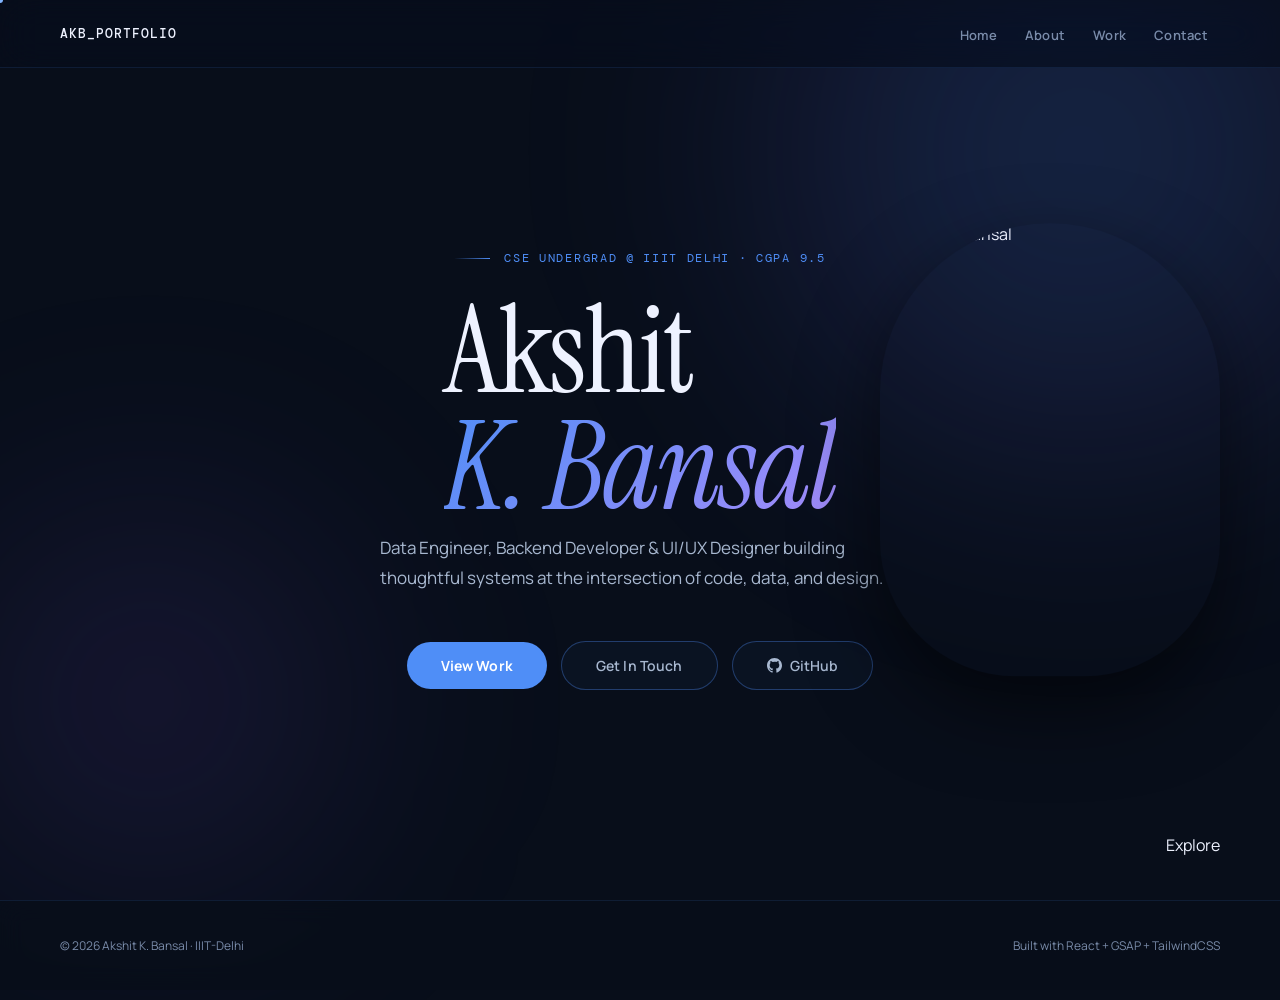
==== commit 71798727: "Create index.html" ====
--- a/index.html
+++ b/index.html
@@ -7,12 +7,36 @@
 <link rel="preconnect" href="https://fonts.googleapis.com">
 <link href="https://fonts.googleapis.com/css2?family=Instrument+Serif:ital@0;1&family=DM+Mono:wght@300;400;500&family=Manrope:wght@300;400;500;600;700;800&display=swap" rel="stylesheet">
 <link rel="stylesheet" href="style.css">
+<style>
+  .hero { display: flex; align-items: center; }
+  .hero-photo {
+    position: absolute;
+    right: 60px;
+    top: 50%;
+    transform: translateY(-50%);
+    width: 340px;
+    z-index: 2;
+    opacity: 0;
+    animation: photoFade 1s 0.6s forwards;
+  }
+  @keyframes photoFade {
+    from { opacity: 0; transform: translateY(calc(-50% + 20px)); }
+    to   { opacity: 1; transform: translateY(-50%); }
+  }
+  .hero-photo img {
+    width: 100%;
+    aspect-ratio: 3/4;
+    object-fit: cover;
+    object-position: center top;
+    border-radius: 200px 200px 160px 160px;
+    display: block;
+    box-shadow: 0 32px 80px rgba(0,0,0,0.55);
+  }
+</style>
 </head>
 <body>
-
 <div class="cursor" id="cursor"></div>
 <div class="cursor-follower" id="follower"></div>
-
 <nav>
   <div class="nav-logo">AKB_PORTFOLIO</div>
   <ul class="nav-links">
@@ -22,7 +46,6 @@
     <li><a href="contact.html">Contact</a></li>
   </ul>
 </nav>
-
 <section class="hero" id="home">
   <div class="orb orb-1"></div>
   <div class="orb orb-2"></div>
@@ -42,13 +65,17 @@
     </a>
   </div>
   <div class="hero-scroll">Explore</div>
+
+  <!-- Photo pinned to the right -->
+  <div class="hero-photo">
+    <img src="Photo.JPG" alt="Akshit K. Bansal" />
+  </div>
+
 </section>
-
 <footer>
   <p>© 2026 <span>Akshit K. Bansal</span> · IIIT-Delhi</p>
   <p>Built with <span>React + GSAP + TailwindCSS</span></p>
 </footer>
-
 <script src="script.js"></script>
 </body>
 </html>
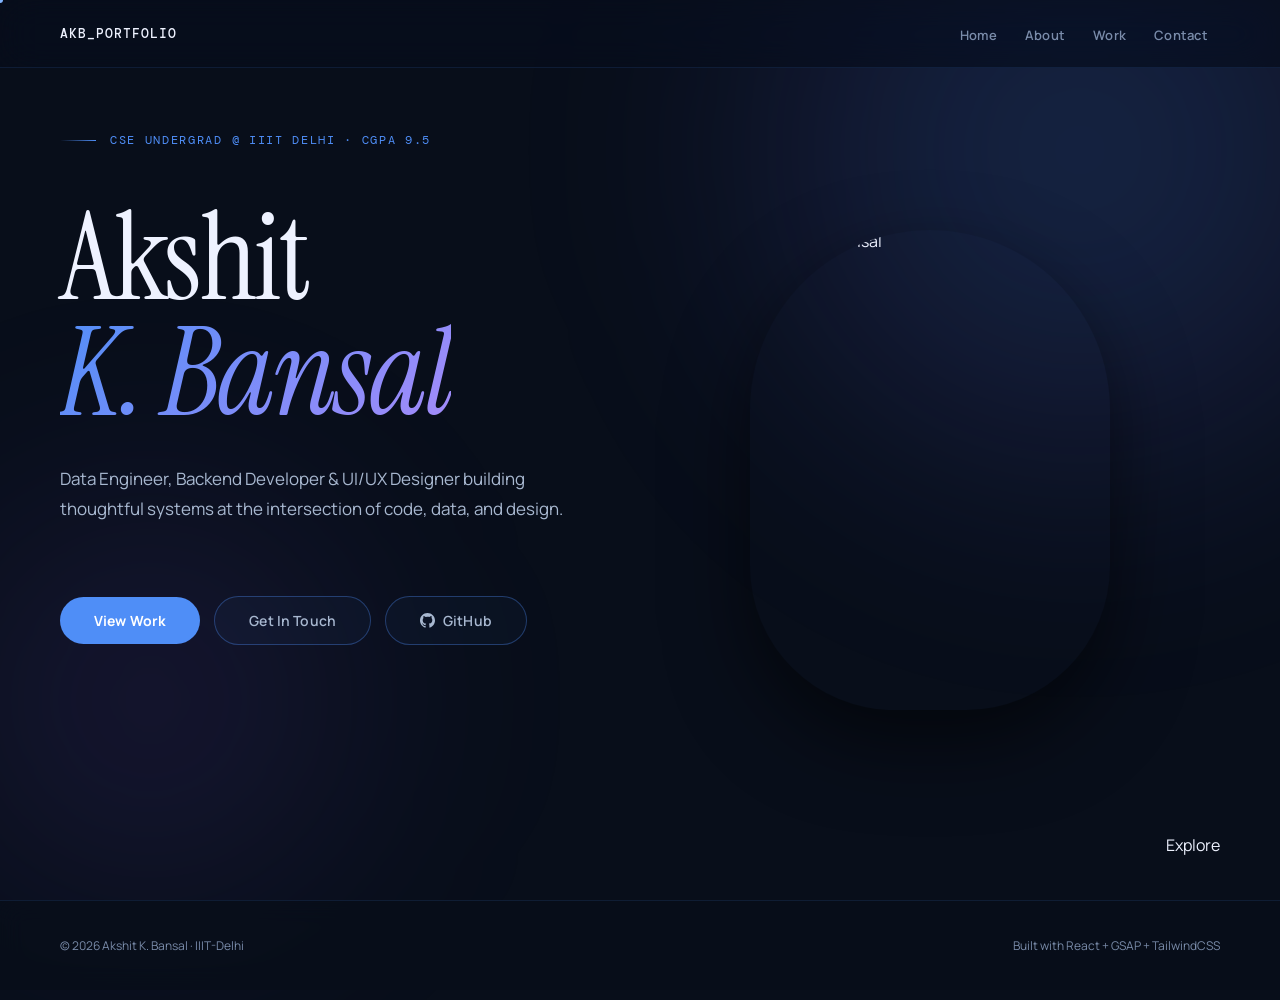
==== commit 99456572: "Refactor hero section layout to grid Updated the hero section layout to use grid and modified styles" ====
--- a/index.html
+++ b/index.html
@@ -8,29 +8,25 @@
 <link href="https://fonts.googleapis.com/css2?family=Instrument+Serif:ital@0;1&family=DM+Mono:wght@300;400;500&family=Manrope:wght@300;400;500;600;700;800&display=swap" rel="stylesheet">
 <link rel="stylesheet" href="style.css">
 <style>
-  .hero { display: flex; align-items: center; }
+  .hero { display: grid; grid-template-columns: 1fr 1fr; align-items: center; }
+  .hero-left { display: contents; }
   .hero-photo {
-    position: absolute;
-    right: 60px;
-    top: 50%;
-    transform: translateY(-50%);
-    width: 340px;
+    grid-column: 2;
+    grid-row: 1 / 10;
+    display: flex;
+    align-items: center;
+    justify-content: center;
     z-index: 2;
-    opacity: 0;
-    animation: photoFade 1s 0.6s forwards;
-  }
-  @keyframes photoFade {
-    from { opacity: 0; transform: translateY(calc(-50% + 20px)); }
-    to   { opacity: 1; transform: translateY(-50%); }
   }
   .hero-photo img {
-    width: 100%;
+    width: 80%;
+    max-width: 360px;
     aspect-ratio: 3/4;
     object-fit: cover;
     object-position: center top;
     border-radius: 200px 200px 160px 160px;
+    box-shadow: 0 32px 80px rgba(0,0,0,0.55);
     display: block;
-    box-shadow: 0 32px 80px rgba(0,0,0,0.55);
   }
 </style>
 </head>
@@ -66,7 +62,6 @@
   </div>
   <div class="hero-scroll">Explore</div>
 
-  <!-- Photo pinned to the right -->
   <div class="hero-photo">
     <img src="Photo.JPG" alt="Akshit K. Bansal" />
   </div>
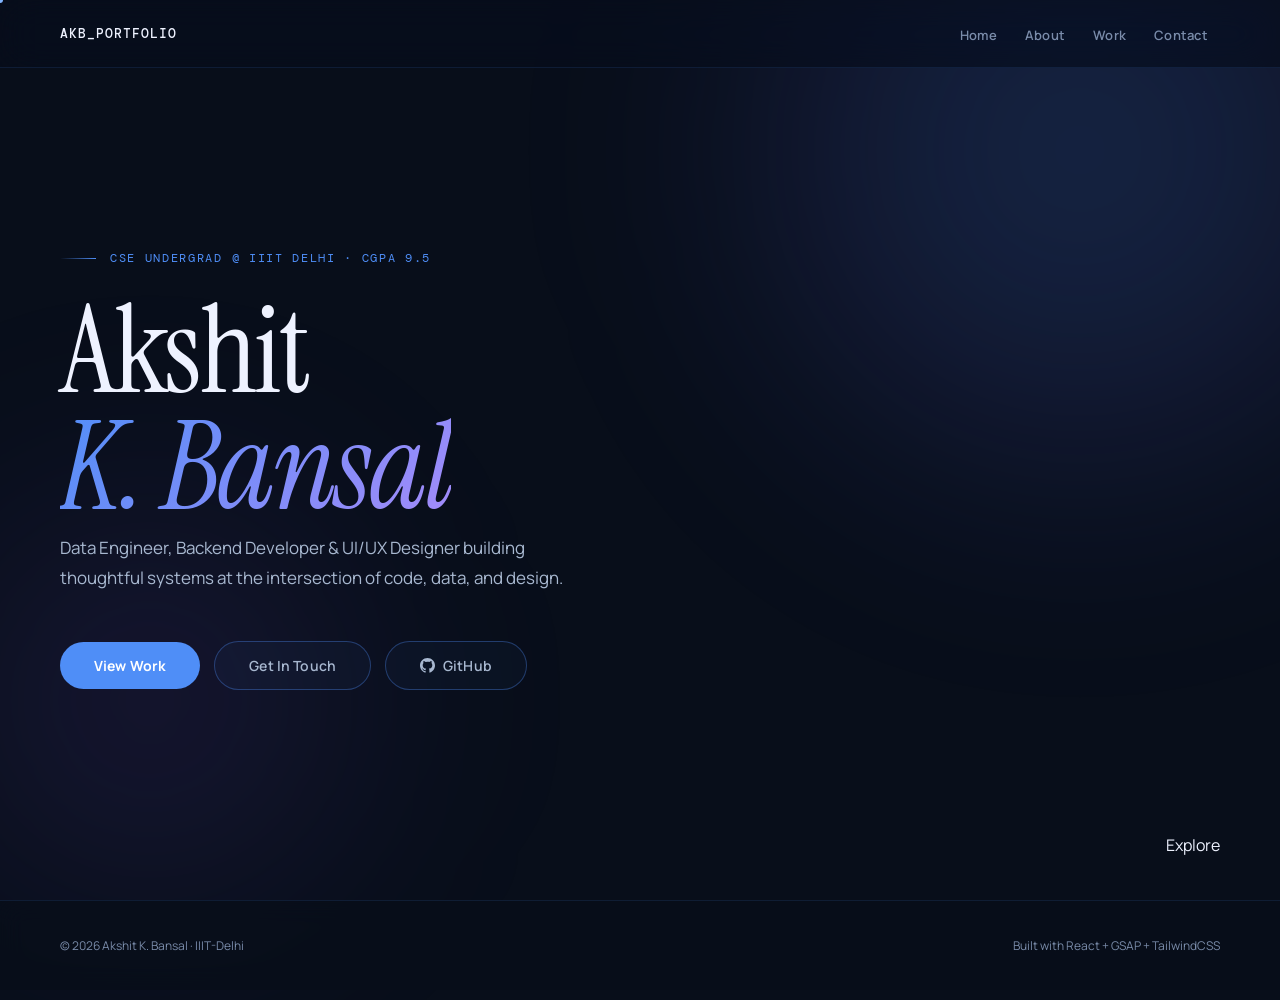
==== commit dbf86909: "Rename index-works.html to index.html" ====
--- a/index.html
+++ b/index.html
@@ -7,32 +7,12 @@
 <link rel="preconnect" href="https://fonts.googleapis.com">
 <link href="https://fonts.googleapis.com/css2?family=Instrument+Serif:ital@0;1&family=DM+Mono:wght@300;400;500&family=Manrope:wght@300;400;500;600;700;800&display=swap" rel="stylesheet">
 <link rel="stylesheet" href="style.css">
-<style>
-  .hero { display: grid; grid-template-columns: 1fr 1fr; align-items: center; }
-  .hero-left { display: contents; }
-  .hero-photo {
-    grid-column: 2;
-    grid-row: 1 / 10;
-    display: flex;
-    align-items: center;
-    justify-content: center;
-    z-index: 2;
-  }
-  .hero-photo img {
-    width: 80%;
-    max-width: 360px;
-    aspect-ratio: 3/4;
-    object-fit: cover;
-    object-position: center top;
-    border-radius: 200px 200px 160px 160px;
-    box-shadow: 0 32px 80px rgba(0,0,0,0.55);
-    display: block;
-  }
-</style>
 </head>
 <body>
+
 <div class="cursor" id="cursor"></div>
 <div class="cursor-follower" id="follower"></div>
+
 <nav>
   <div class="nav-logo">AKB_PORTFOLIO</div>
   <ul class="nav-links">
@@ -42,6 +22,7 @@
     <li><a href="contact.html">Contact</a></li>
   </ul>
 </nav>
+
 <section class="hero" id="home">
   <div class="orb orb-1"></div>
   <div class="orb orb-2"></div>
@@ -61,16 +42,13 @@
     </a>
   </div>
   <div class="hero-scroll">Explore</div>
+</section>
 
-  <div class="hero-photo">
-    <img src="Photo.JPG" alt="Akshit K. Bansal" />
-  </div>
-
-</section>
 <footer>
   <p>© 2026 <span>Akshit K. Bansal</span> · IIIT-Delhi</p>
   <p>Built with <span>React + GSAP + TailwindCSS</span></p>
 </footer>
+
 <script src="script.js"></script>
 </body>
 </html>
